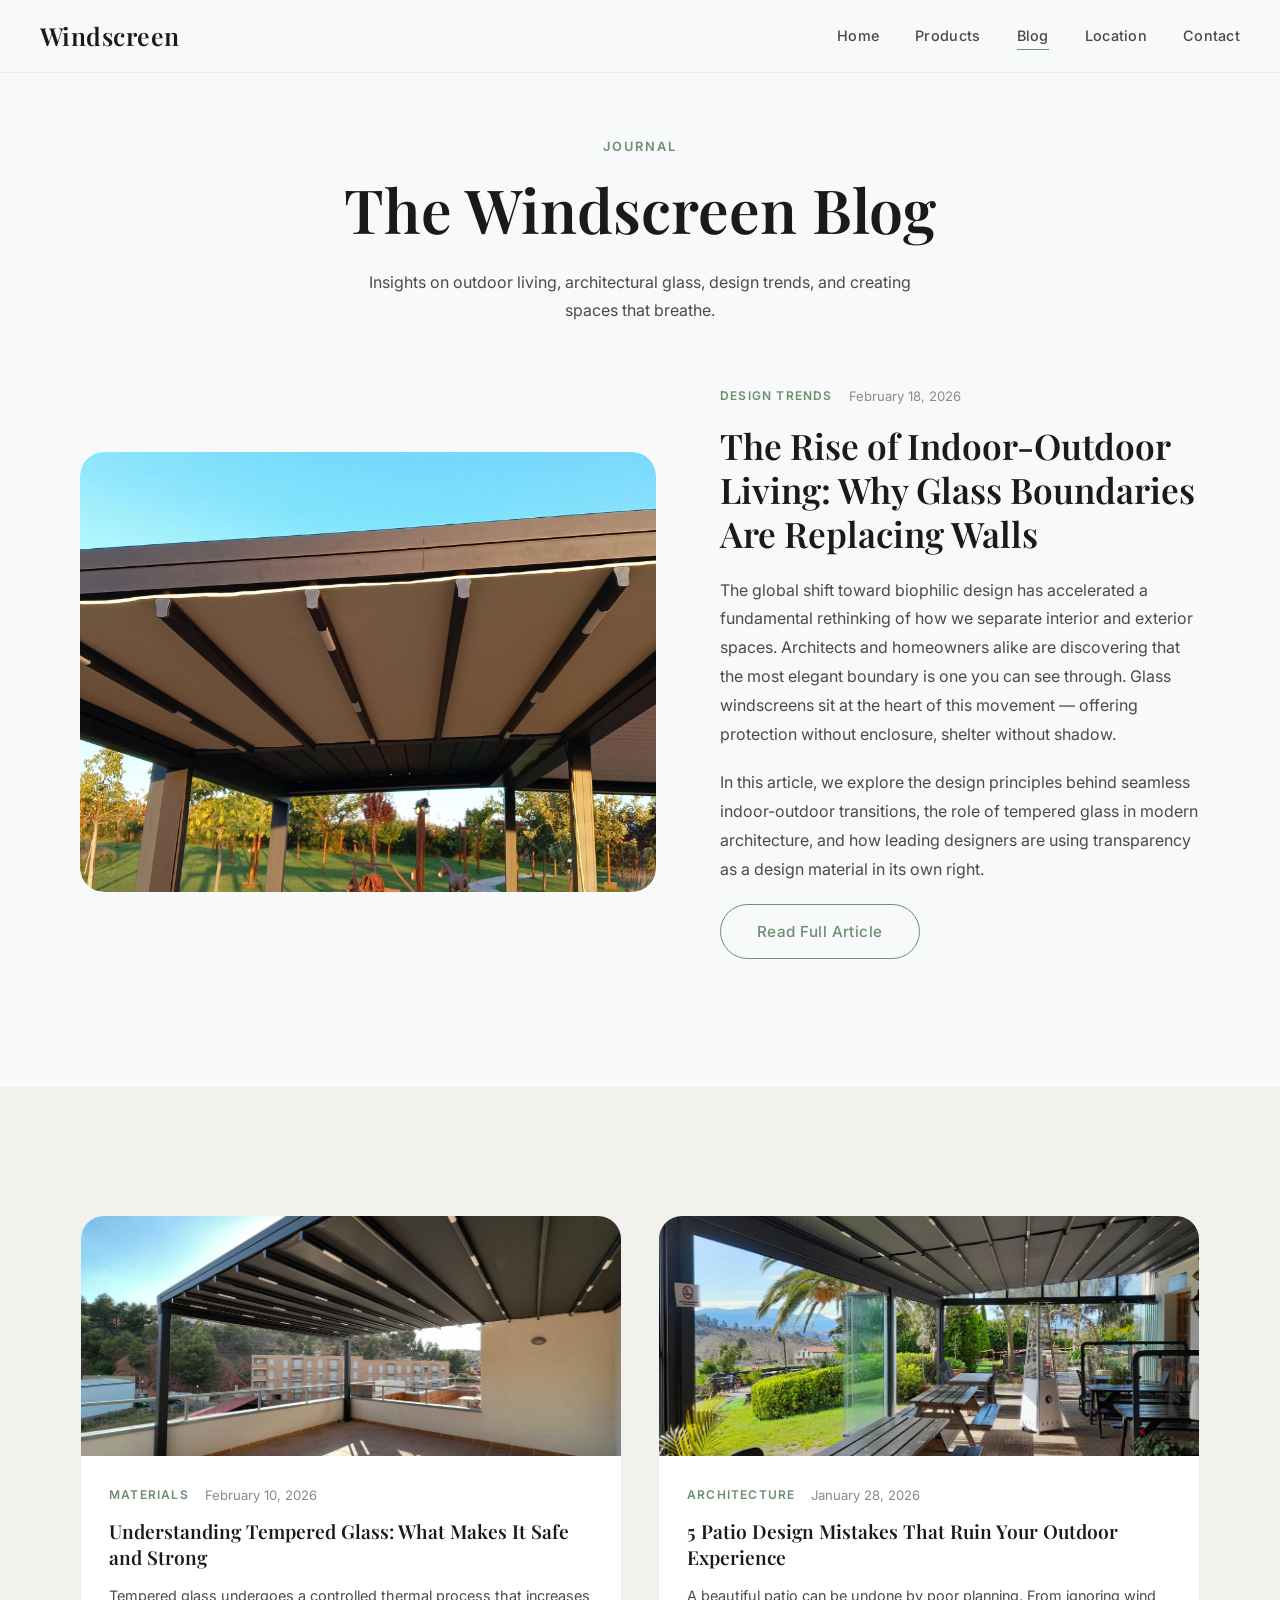
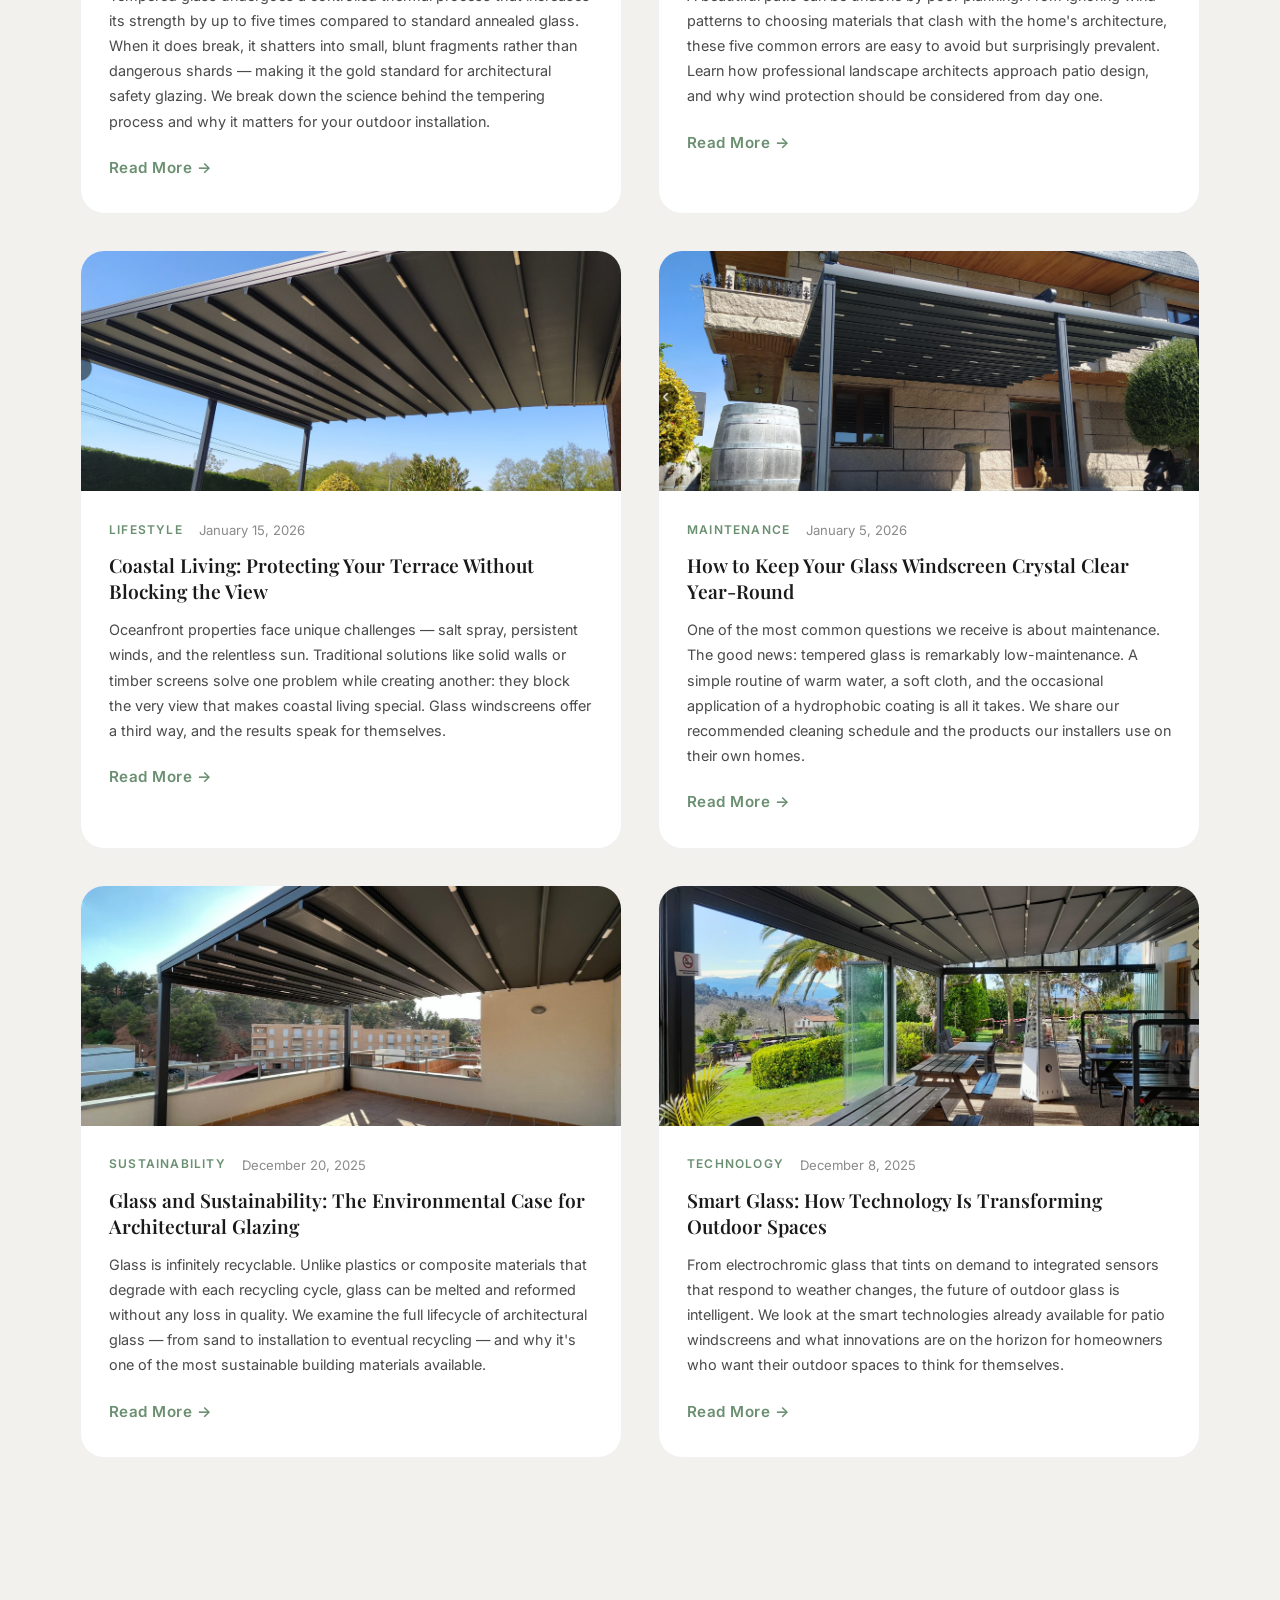
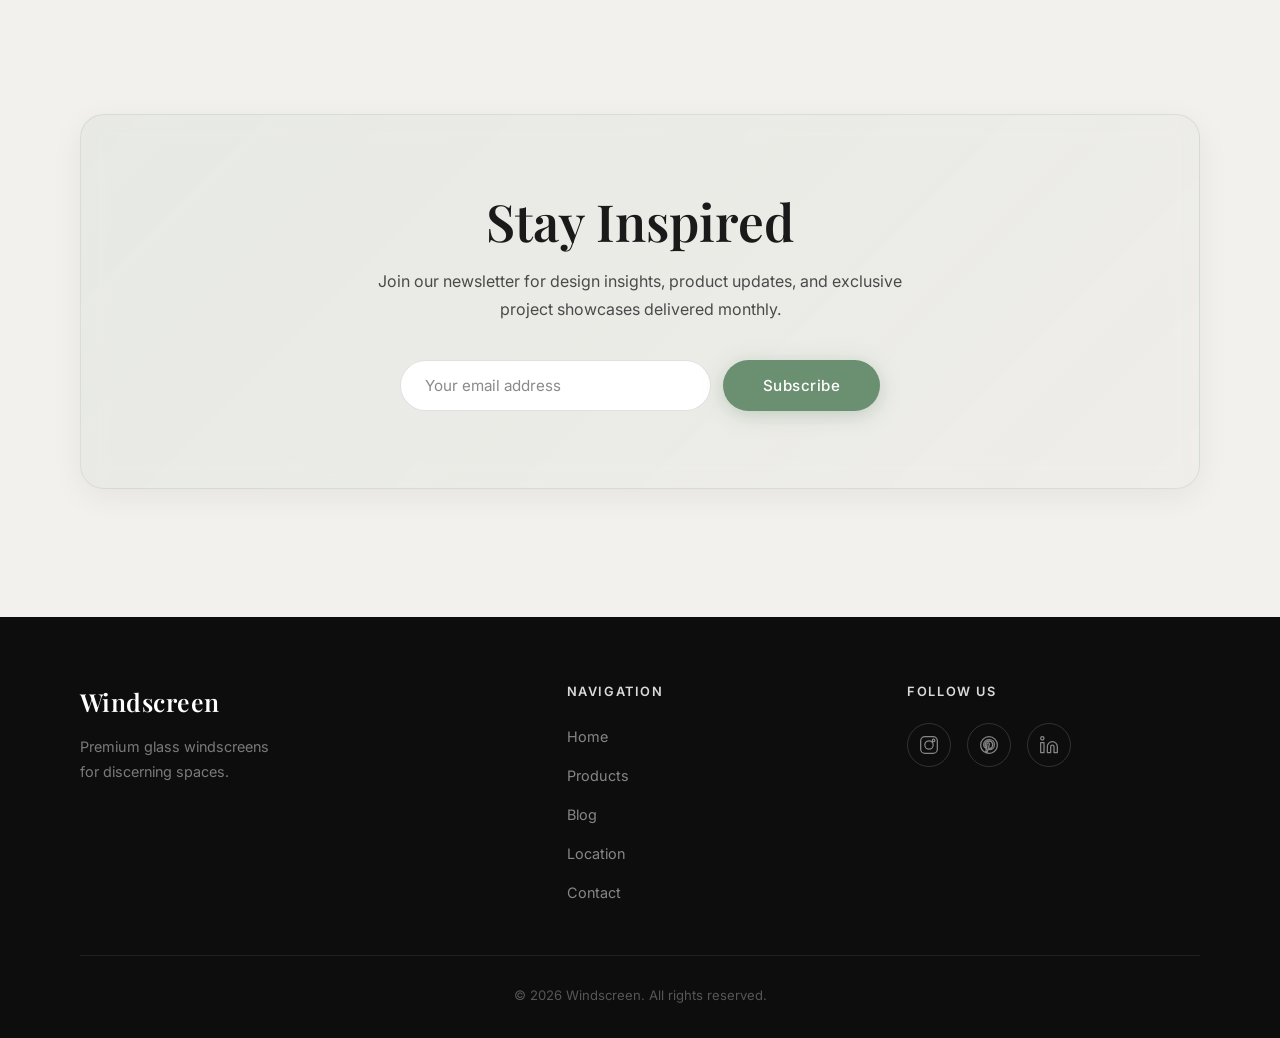
==== blog.html @ 51892e80 "Initial commit: Windscreen premium glass windscreen website" ====
<!DOCTYPE html>
<html lang="en">
<head>
  <meta charset="UTF-8">
  <meta name="viewport" content="width=device-width, initial-scale=1.0">
  <meta name="description" content="Windscreen Blog — Insights on outdoor living, glass architecture, patio design trends, and home improvement.">
  <title>Blog — Windscreen</title>
  <link rel="preconnect" href="https://fonts.googleapis.com">
  <link rel="preconnect" href="https://fonts.gstatic.com" crossorigin>
  <link href="https://fonts.googleapis.com/css2?family=Playfair+Display:wght@400;500;600;700&family=Inter:wght@300;400;500;600&display=swap" rel="stylesheet">
  <link rel="stylesheet" href="styles.css">
</head>
<body class="page-inner">

  <!-- HEADER -->
  <header class="site-header scrolled" id="siteHeader">
    <div class="header-inner">
      <a href="index.html" class="logo" aria-label="Windscreen Home">Windscreen</a>
      <nav class="main-nav" id="mainNav" aria-label="Primary navigation">
        <ul class="nav-links">
          <li><a href="index.html" class="nav-link">Home</a></li>
          <li><a href="products.html" class="nav-link">Products</a></li>
          <li><a href="blog.html" class="nav-link active">Blog</a></li>
          <li><a href="index.html#location" class="nav-link">Location</a></li>
          <li><a href="index.html#contact" class="nav-link">Contact</a></li>
        </ul>
      </nav>
      <button class="hamburger" id="hamburger" aria-label="Toggle menu" aria-expanded="false">
        <span class="hamburger-line"></span>
        <span class="hamburger-line"></span>
        <span class="hamburger-line"></span>
      </button>
    </div>
  </header>

  <main>

    <!-- ═══════════════════════════════════════════
         BLOG HEADER
    ════════════════════════════════════════════ -->
    <section class="blog-header">
      <div class="container">
        <div class="blog-header-content reveal">
          <span class="section-eyebrow">Journal</span>
          <h1 class="section-title" style="font-size: clamp(2.4rem, 5vw, 3.8rem);">The Windscreen Blog</h1>
          <p class="section-body section-body--centered">
            Insights on outdoor living, architectural glass, design trends, and creating spaces that breathe.
          </p>
        </div>
      </div>
    </section>

    <!-- ═══════════════════════════════════════════
         FEATURED POST
    ════════════════════════════════════════════ -->
    <section class="blog-featured">
      <div class="container">
        <article class="featured-post reveal">
          <div class="featured-post-image">
            <img src="assets/Screenshot%202026-02-21%20at%2017.36.55.png" alt="Modern patio with glass windscreen at sunset" loading="lazy">
          </div>
          <div class="featured-post-body">
            <div class="post-meta">
              <span class="post-category">Design Trends</span>
              <time datetime="2026-02-18">February 18, 2026</time>
            </div>
            <h2 class="featured-post-title">The Rise of Indoor-Outdoor Living: Why Glass Boundaries Are Replacing Walls</h2>
            <p class="section-body">
              The global shift toward biophilic design has accelerated a fundamental rethinking of how we 
              separate interior and exterior spaces. Architects and homeowners alike are discovering that 
              the most elegant boundary is one you can see through. Glass windscreens sit at the heart 
              of this movement — offering protection without enclosure, shelter without shadow.
            </p>
            <p class="section-body">
              In this article, we explore the design principles behind seamless indoor-outdoor transitions, 
              the role of tempered glass in modern architecture, and how leading designers are using 
              transparency as a design material in its own right.
            </p>
            <a href="#" class="btn btn-secondary">Read Full Article</a>
          </div>
        </article>
      </div>
    </section>

    <!-- ═══════════════════════════════════════════
         BLOG GRID
    ════════════════════════════════════════════ -->
    <section class="blog-grid-section">
      <div class="container">
        <div class="blog-grid">

          <!-- Post 1 -->
          <article class="blog-card reveal">
            <div class="blog-card-image">
              <img src="assets/Screenshot%202026-02-21%20at%2017.37.03.png" alt="Tempered glass production process" loading="lazy">
            </div>
            <div class="blog-card-body">
              <div class="post-meta">
                <span class="post-category">Materials</span>
                <time datetime="2026-02-10">February 10, 2026</time>
              </div>
              <h3>Understanding Tempered Glass: What Makes It Safe and Strong</h3>
              <p>
                Tempered glass undergoes a controlled thermal process that increases its strength 
                by up to five times compared to standard annealed glass. When it does break, it 
                shatters into small, blunt fragments rather than dangerous shards — making it the 
                gold standard for architectural safety glazing. We break down the science behind 
                the tempering process and why it matters for your outdoor installation.
              </p>
              <a href="#" class="btn btn-text">Read More &rarr;</a>
            </div>
          </article>

          <!-- Post 2 -->
          <article class="blog-card reveal">
            <div class="blog-card-image">
              <img src="assets/Screenshot%202026-02-21%20at%2017.37.14.png" alt="Minimalist patio design with glass screens" loading="lazy">
            </div>
            <div class="blog-card-body">
              <div class="post-meta">
                <span class="post-category">Architecture</span>
                <time datetime="2026-01-28">January 28, 2026</time>
              </div>
              <h3>5 Patio Design Mistakes That Ruin Your Outdoor Experience</h3>
              <p>
                A beautiful patio can be undone by poor planning. From ignoring wind patterns 
                to choosing materials that clash with the home's architecture, these five common errors 
                are easy to avoid but surprisingly prevalent. Learn how professional landscape architects 
                approach patio design, and why wind protection should be considered from day one.
              </p>
              <a href="#" class="btn btn-text">Read More &rarr;</a>
            </div>
          </article>

          <!-- Post 3 -->
          <article class="blog-card reveal">
            <div class="blog-card-image">
              <img src="assets/Screenshot%202026-02-21%20at%2017.37.35.png" alt="Coastal home terrace with wind protection" loading="lazy">
            </div>
            <div class="blog-card-body">
              <div class="post-meta">
                <span class="post-category">Lifestyle</span>
                <time datetime="2026-01-15">January 15, 2026</time>
              </div>
              <h3>Coastal Living: Protecting Your Terrace Without Blocking the View</h3>
              <p>
                Oceanfront properties face unique challenges — salt spray, persistent winds, and the 
                relentless sun. Traditional solutions like solid walls or timber screens solve one problem 
                while creating another: they block the very view that makes coastal living special. 
                Glass windscreens offer a third way, and the results speak for themselves.
              </p>
              <a href="#" class="btn btn-text">Read More &rarr;</a>
            </div>
          </article>

          <!-- Post 4 -->
          <article class="blog-card reveal">
            <div class="blog-card-image">
              <img src="assets/Screenshot%202026-02-21%20at%2017.37.50.png" alt="Glass balustrade detail shot" loading="lazy">
            </div>
            <div class="blog-card-body">
              <div class="post-meta">
                <span class="post-category">Maintenance</span>
                <time datetime="2026-01-05">January 5, 2026</time>
              </div>
              <h3>How to Keep Your Glass Windscreen Crystal Clear Year-Round</h3>
              <p>
                One of the most common questions we receive is about maintenance. The good news: 
                tempered glass is remarkably low-maintenance. A simple routine of warm water, a soft cloth, 
                and the occasional application of a hydrophobic coating is all it takes. We share our 
                recommended cleaning schedule and the products our installers use on their own homes.
              </p>
              <a href="#" class="btn btn-text">Read More &rarr;</a>
            </div>
          </article>

          <!-- Post 5 -->
          <article class="blog-card reveal">
            <div class="blog-card-image">
              <img src="assets/Screenshot%202026-02-21%20at%2017.37.03.png" alt="Sustainable architecture with glass elements" loading="lazy">
            </div>
            <div class="blog-card-body">
              <div class="post-meta">
                <span class="post-category">Sustainability</span>
                <time datetime="2025-12-20">December 20, 2025</time>
              </div>
              <h3>Glass and Sustainability: The Environmental Case for Architectural Glazing</h3>
              <p>
                Glass is infinitely recyclable. Unlike plastics or composite materials that degrade 
                with each recycling cycle, glass can be melted and reformed without any loss in quality. 
                We examine the full lifecycle of architectural glass — from sand to installation to eventual 
                recycling — and why it's one of the most sustainable building materials available.
              </p>
              <a href="#" class="btn btn-text">Read More &rarr;</a>
            </div>
          </article>

          <!-- Post 6 -->
          <article class="blog-card reveal">
            <div class="blog-card-image">
              <img src="assets/Screenshot%202026-02-21%20at%2017.37.14.png" alt="Smart home technology integration" loading="lazy">
            </div>
            <div class="blog-card-body">
              <div class="post-meta">
                <span class="post-category">Technology</span>
                <time datetime="2025-12-08">December 8, 2025</time>
              </div>
              <h3>Smart Glass: How Technology Is Transforming Outdoor Spaces</h3>
              <p>
                From electrochromic glass that tints on demand to integrated sensors that respond 
                to weather changes, the future of outdoor glass is intelligent. We look at the smart 
                technologies already available for patio windscreens and what innovations are on the 
                horizon for homeowners who want their outdoor spaces to think for themselves.
              </p>
              <a href="#" class="btn btn-text">Read More &rarr;</a>
            </div>
          </article>

        </div>
      </div>
    </section>

    <!-- ═══════════════════════════════════════════
         NEWSLETTER CTA
    ════════════════════════════════════════════ -->
    <section class="cta">
      <div class="container">
        <div class="cta-inner glass-card reveal">
          <h2 class="section-title">Stay Inspired</h2>
          <p class="section-body section-body--centered">
            Join our newsletter for design insights, product updates, and exclusive project showcases delivered monthly.
          </p>
          <div class="newsletter-form">
            <input type="email" placeholder="Your email address" class="newsletter-input" aria-label="Email address">
            <button type="button" class="btn btn-primary newsletter-btn">Subscribe</button>
          </div>
        </div>
      </div>
    </section>

  </main>

  <!-- FOOTER -->
  <footer class="site-footer">
    <div class="container">
      <div class="footer-grid">
        <div class="footer-brand">
          <a href="index.html" class="logo">Windscreen</a>
          <p class="footer-tagline">Premium glass windscreens<br>for discerning spaces.</p>
        </div>
        <nav class="footer-nav" aria-label="Footer navigation">
          <h4>Navigation</h4>
          <ul>
            <li><a href="index.html">Home</a></li>
            <li><a href="products.html">Products</a></li>
            <li><a href="blog.html">Blog</a></li>
            <li><a href="index.html#location">Location</a></li>
            <li><a href="index.html#contact">Contact</a></li>
          </ul>
        </nav>
        <div class="footer-social">
          <h4>Follow Us</h4>
          <div class="social-grid">
            <a href="#" class="social-link" aria-label="Instagram">
              <svg width="20" height="20" viewBox="0 0 24 24" fill="none" stroke="currentColor" stroke-width="1.5" stroke-linecap="round" stroke-linejoin="round"><rect x="2" y="2" width="20" height="20" rx="5"/><circle cx="12" cy="12" r="5"/><circle cx="17.5" cy="6.5" r="1.5"/></svg>
            </a>
            <a href="#" class="social-link" aria-label="Pinterest">
              <svg width="20" height="20" viewBox="0 0 24 24" fill="none" stroke="currentColor" stroke-width="1.5" stroke-linecap="round" stroke-linejoin="round"><path d="M12 2C6.48 2 2 6.48 2 12c0 4.24 2.65 7.86 6.39 9.29-.09-.78-.17-1.98.04-2.83.18-.77 1.2-5.08 1.2-5.08s-.31-.61-.31-1.51c0-1.42.82-2.48 1.84-2.48.87 0 1.29.65 1.29 1.43 0 .87-.55 2.18-.84 3.39-.24 1.01.51 1.83 1.5 1.83 1.81 0 3.2-1.91 3.2-4.66 0-2.44-1.75-4.14-4.26-4.14-2.9 0-4.6 2.17-4.6 4.42 0 .88.34 1.82.76 2.33.08.1.09.19.07.29l-.29 1.15c-.04.18-.15.22-.34.13-1.26-.59-2.05-2.42-2.05-3.9 0-3.17 2.3-6.08 6.64-6.08 3.49 0 6.19 2.49 6.19 5.81 0 3.46-2.18 6.25-5.21 6.25-1.02 0-1.97-.53-2.3-1.15l-.62 2.38c-.23.87-.84 1.96-1.25 2.63A10 10 0 0 0 22 12c0-5.52-4.48-10-10-10z"/></svg>
            </a>
            <a href="#" class="social-link" aria-label="LinkedIn">
              <svg width="20" height="20" viewBox="0 0 24 24" fill="none" stroke="currentColor" stroke-width="1.5" stroke-linecap="round" stroke-linejoin="round"><path d="M16 8a6 6 0 0 1 6 6v7h-4v-7a2 2 0 0 0-4 0v7h-4v-7a6 6 0 0 1 6-6z"/><rect x="2" y="9" width="4" height="12"/><circle cx="4" cy="4" r="2"/></svg>
            </a>
          </div>
        </div>
      </div>
      <div class="footer-bottom">
        <p>&copy; 2026 Windscreen. All rights reserved.</p>
      </div>
    </div>
  </footer>

  <script src="script.js"></script>
</body>
</html>
---- styles.css ----
/* ═══════════════════════════════════════════════════════
   WINDSCREEN — Crystal Lounge Design System
   Premium Patio Glass | styles.css
   ═══════════════════════════════════════════════════════ */

/* ─── Design Tokens ─── */
:root {
  /* Backgrounds */
  --bg-primary: #F8F9FA;
  --bg-dark: #0D0D0D;
  --bg-warm: #F3F1EE;

  /* Glass */
  --glass-bg: rgba(255, 255, 255, 0.1);
  --glass-bg-heavy: rgba(255, 255, 255, 0.25);
  --glass-border: rgba(255, 255, 255, 0.3);
  --glass-blur: 12px;
  --glass-shadow: 0 8px 32px rgba(0, 0, 0, 0.06);

  /* Typography */
  --color-heading: #1A1A1A;
  --color-body: #4A4A4A;
  --color-light: #F8F9FA;
  --color-muted: #8A8A8A;

  /* Accents */
  --accent: #6B8F71;            /* Sage Green */
  --accent-hover: #5A7D60;
  --accent-glow: rgba(107, 143, 113, 0.35);

  /* Fonts */
  --font-heading: 'Playfair Display', 'Georgia', serif;
  --font-body: 'Inter', 'Helvetica Neue', Arial, sans-serif;

  /* Spacing */
  --section-padding: clamp(80px, 10vw, 140px);
  --container-max: 1200px;
  --container-padding: clamp(20px, 5vw, 40px);

  /* Radii */
  --radius-sm: 8px;
  --radius-md: 16px;
  --radius-lg: 24px;

  /* Transitions */
  --ease-out: cubic-bezier(0.16, 1, 0.3, 1);
  --transition-base: 0.35s var(--ease-out);
}


/* ─── Reset & Base ─── */
*,
*::before,
*::after {
  margin: 0;
  padding: 0;
  box-sizing: border-box;
}

html {
  scroll-behavior: smooth;
  -webkit-font-smoothing: antialiased;
  -moz-osx-font-smoothing: grayscale;
}

body {
  font-family: var(--font-body);
  font-weight: 400;
  line-height: 1.7;
  color: var(--color-body);
  background-color: var(--bg-primary);
  overflow-x: hidden;
}

img {
  display: block;
  max-width: 100%;
  height: auto;
}

a {
  text-decoration: none;
  color: inherit;
  transition: color var(--transition-base);
}

ul {
  list-style: none;
}

address {
  font-style: normal;
}


/* ─── Utility ─── */
.container {
  width: 100%;
  max-width: var(--container-max);
  margin: 0 auto;
  padding: 0 var(--container-padding);
}


/* ─── Glassmorphism Card ─── */
.glass-card {
  background: var(--glass-bg-heavy);
  backdrop-filter: blur(var(--glass-blur));
  -webkit-backdrop-filter: blur(var(--glass-blur));
  border: 1px solid var(--glass-border);
  border-radius: var(--radius-lg);
  box-shadow: var(--glass-shadow);
}


/* ─── Typography ─── */
.section-eyebrow {
  display: inline-block;
  font-family: var(--font-body);
  font-size: 0.8rem;
  font-weight: 600;
  letter-spacing: 0.15em;
  text-transform: uppercase;
  color: var(--accent);
  margin-bottom: 16px;
}

.section-title {
  font-family: var(--font-heading);
  font-size: clamp(2rem, 4vw, 3.2rem);
  font-weight: 600;
  line-height: 1.15;
  color: var(--color-heading);
  margin-bottom: 24px;
}

.section-body {
  font-size: clamp(1rem, 1.1vw, 1.125rem);
  line-height: 1.8;
  color: var(--color-body);
  max-width: 560px;
  margin-bottom: 20px;
}

.section-body--centered {
  margin-left: auto;
  margin-right: auto;
  text-align: center;
}


/* ─── Buttons ─── */
.btn {
  display: inline-block;
  font-family: var(--font-body);
  font-weight: 500;
  font-size: 0.95rem;
  letter-spacing: 0.03em;
  border: none;
  cursor: pointer;
  transition: all var(--transition-base);
}

.btn-primary {
  padding: 16px 40px;
  background: var(--accent);
  color: #fff;
  border-radius: 50px;
  box-shadow: 0 4px 20px var(--accent-glow);
}

.btn-primary:hover {
  background: var(--accent-hover);
  transform: translateY(-2px);
  box-shadow: 0 8px 30px var(--accent-glow);
}

.btn-secondary {
  padding: 14px 36px;
  background: transparent;
  color: var(--accent);
  border: 1.5px solid var(--accent);
  border-radius: 50px;
}

.btn-secondary:hover {
  background: var(--accent);
  color: #fff;
  transform: translateY(-2px);
  box-shadow: 0 8px 30px var(--accent-glow);
}

.btn-text {
  padding: 0;
  color: var(--accent);
  font-weight: 600;
  background: none;
}

.btn-text:hover {
  color: var(--accent-hover);
  letter-spacing: 0.06em;
}


/* ═══════════════════════════════════════════════════════
   HEADER
   ═══════════════════════════════════════════════════════ */
.site-header {
  position: fixed;
  top: 0;
  left: 0;
  width: 100%;
  z-index: 1000;
  padding: 0 var(--container-padding);
  transition: background var(--transition-base), box-shadow var(--transition-base);
}

.site-header.scrolled {
  background: rgba(248, 249, 250, 0.7);
  backdrop-filter: blur(var(--glass-blur));
  -webkit-backdrop-filter: blur(var(--glass-blur));
  box-shadow: 0 1px 0 rgba(0, 0, 0, 0.05);
}

.header-inner {
  display: flex;
  align-items: center;
  justify-content: space-between;
  max-width: var(--container-max);
  margin: 0 auto;
  height: 72px;
}

.logo {
  font-family: var(--font-heading);
  font-size: 1.55rem;
  font-weight: 600;
  color: var(--color-heading);
  letter-spacing: 0.02em;
}

/* On hero, logo is white; after scroll, dark */
.site-header:not(.scrolled) .logo {
  color: #fff;
}

.nav-links {
  display: flex;
  gap: 36px;
}

.nav-link {
  font-size: 0.9rem;
  font-weight: 500;
  letter-spacing: 0.02em;
  color: rgba(255, 255, 255, 0.85);
  position: relative;
  padding: 4px 0;
}

.site-header.scrolled .nav-link {
  color: var(--color-body);
}

.nav-link::after {
  content: '';
  position: absolute;
  left: 0;
  bottom: -2px;
  width: 0;
  height: 1.5px;
  background: var(--accent);
  transition: width var(--transition-base);
}

.nav-link:hover::after,
.nav-link.active::after {
  width: 100%;
}

/* Hamburger */
.hamburger {
  display: none;
  flex-direction: column;
  gap: 5px;
  background: none;
  border: none;
  cursor: pointer;
  padding: 8px;
  z-index: 1001;
}

.hamburger-line {
  display: block;
  width: 24px;
  height: 2px;
  background: #fff;
  border-radius: 2px;
  transition: all 0.3s ease;
}

.site-header.scrolled .hamburger-line {
  background: var(--color-heading);
}

/* Hamburger active state */
.hamburger.active .hamburger-line:nth-child(1) {
  transform: translateY(7px) rotate(45deg);
}

.hamburger.active .hamburger-line:nth-child(2) {
  opacity: 0;
}

.hamburger.active .hamburger-line:nth-child(3) {
  transform: translateY(-7px) rotate(-45deg);
}


/* ═══════════════════════════════════════════════════════
   HERO
   ═══════════════════════════════════════════════════════ */
.hero {
  position: relative;
  height: 100vh;
  min-height: 600px;
  display: flex;
  align-items: center;
  justify-content: center;
  overflow: hidden;
}

.hero-bg {
  position: absolute;
  inset: 0;
  background-size: cover;
  background-position: center;
  background-repeat: no-repeat;
  transform: scale(1.05);
  transition: transform 8s ease-out;
}

.hero-bg.loaded {
  transform: scale(1);
}

.hero-overlay {
  position: absolute;
  inset: 0;
  background: linear-gradient(
    180deg,
    rgba(0, 0, 0, 0.35) 0%,
    rgba(0, 0, 0, 0.5) 100%
  );
}

.hero-content {
  position: relative;
  z-index: 2;
  text-align: center;
  padding: 0 var(--container-padding);
  max-width: 720px;
}

.hero-eyebrow {
  display: inline-block;
  font-size: 0.8rem;
  font-weight: 600;
  letter-spacing: 0.2em;
  text-transform: uppercase;
  color: rgba(255, 255, 255, 0.8);
  margin-bottom: 20px;
}

.hero-title {
  font-family: var(--font-heading);
  font-size: clamp(2.8rem, 6vw, 5rem);
  font-weight: 700;
  line-height: 1.08;
  color: #fff;
  margin-bottom: 24px;
}

.hero-subtitle {
  font-size: clamp(1.05rem, 1.4vw, 1.2rem);
  line-height: 1.7;
  color: rgba(255, 255, 255, 0.85);
  margin-bottom: 40px;
  max-width: 480px;
  margin-left: auto;
  margin-right: auto;
}

/* Scroll hint arrow */
.hero-scroll-hint {
  position: absolute;
  bottom: 36px;
  left: 50%;
  transform: translateX(-50%);
  z-index: 2;
}

.scroll-arrow {
  display: block;
  width: 20px;
  height: 20px;
  border-right: 1.5px solid rgba(255, 255, 255, 0.6);
  border-bottom: 1.5px solid rgba(255, 255, 255, 0.6);
  transform: rotate(45deg);
  animation: scrollBounce 2.2s infinite;
}

@keyframes scrollBounce {
  0%, 100% { transform: rotate(45deg) translateY(0); opacity: 1; }
  50%      { transform: rotate(45deg) translateY(8px); opacity: 0.4; }
}


/* ═══════════════════════════════════════════════════════
   UNSEEN SECTION
   ═══════════════════════════════════════════════════════ */
.unseen {
  padding: var(--section-padding) 0;
  background: var(--bg-primary);
}

.unseen-grid {
  display: grid;
  grid-template-columns: 1fr 1fr;
  gap: clamp(40px, 6vw, 80px);
  align-items: center;
}

.unseen-text {
  padding-right: 20px;
}

.unseen-image img {
  width: 100%;
  height: 480px;
  object-fit: cover;
  border-radius: var(--radius-lg);
  box-shadow: 0 20px 60px rgba(0, 0, 0, 0.08);
}


/* ═══════════════════════════════════════════════════════
   PRODUCTS
   ═══════════════════════════════════════════════════════ */
.products {
  padding: var(--section-padding) 0;
  background: var(--bg-warm);
}

.section-header {
  text-align: center;
  margin-bottom: 60px;
}

.products-grid {
  display: grid;
  grid-template-columns: repeat(3, 1fr);
  gap: 32px;
}

.product-card {
  overflow: hidden;
  background: #fff;
  border: 1px solid rgba(0, 0, 0, 0.06);
  border-radius: var(--radius-lg);
  box-shadow: 0 4px 24px rgba(0, 0, 0, 0.04);
  transition: transform var(--transition-base), box-shadow var(--transition-base);
}

.product-card:hover {
  transform: translateY(-6px);
  box-shadow: 0 16px 48px rgba(0, 0, 0, 0.1);
}

.product-card-image {
  overflow: hidden;
}

.product-card-image img {
  width: 100%;
  height: 260px;
  object-fit: cover;
  border-radius: var(--radius-lg) var(--radius-lg) 0 0;
  transition: transform 0.6s var(--ease-out);
}

.product-card:hover .product-card-image img {
  transform: scale(1.04);
}

.product-card-body {
  padding: 28px 28px 32px;
}

.product-card-body h3 {
  font-family: var(--font-heading);
  font-size: 1.35rem;
  font-weight: 600;
  color: var(--color-heading);
  margin-bottom: 10px;
}

.product-card-body p {
  font-size: 0.95rem;
  line-height: 1.7;
  color: var(--color-body);
  margin-bottom: 20px;
}


/* ═══════════════════════════════════════════════════════
   LOCATION
   ═══════════════════════════════════════════════════════ */
.location {
  padding: var(--section-padding) 0;
  background: var(--bg-primary);
}

.location-grid {
  display: grid;
  grid-template-columns: 1fr 1.2fr;
  gap: clamp(40px, 6vw, 80px);
  align-items: center;
}

.location-address {
  margin-top: 28px;
}

.location-address p {
  font-size: 0.95rem;
  line-height: 1.8;
  color: var(--color-body);
  margin-bottom: 8px;
}

.location-address a {
  color: var(--accent);
  font-weight: 500;
}

.location-address a:hover {
  color: var(--accent-hover);
}

.location-map {
  position: relative;
  overflow: hidden;
  border-radius: var(--radius-lg);
  height: 420px;
}

.location-map iframe {
  border-radius: var(--radius-lg);
}


/* ═══════════════════════════════════════════════════════
   CTA SECTION
   ═══════════════════════════════════════════════════════ */
.cta {
  padding: var(--section-padding) 0;
  background: var(--bg-warm);
}

.cta-inner {
  text-align: center;
  padding: clamp(48px, 6vw, 80px) clamp(32px, 5vw, 60px);
  background: linear-gradient(135deg, rgba(107, 143, 113, 0.08), rgba(107, 143, 113, 0.03));
  border: 1px solid rgba(107, 143, 113, 0.15);
}

.cta-inner .section-title {
  margin-bottom: 16px;
}

.cta-inner .section-body {
  margin-bottom: 36px;
}


/* ═══════════════════════════════════════════════════════
   FOOTER
   ═══════════════════════════════════════════════════════ */
.site-footer {
  background: var(--bg-dark);
  padding: 64px 0 32px;
  color: rgba(255, 255, 255, 0.6);
}

.footer-grid {
  display: grid;
  grid-template-columns: 1.5fr 1fr 1fr;
  gap: 48px;
  margin-bottom: 48px;
}

.site-footer .logo {
  color: #fff;
  margin-bottom: 12px;
  display: inline-block;
}

.footer-tagline {
  font-size: 0.9rem;
  line-height: 1.7;
  color: rgba(255, 255, 255, 0.45);
}

.footer-nav h4,
.footer-social h4 {
  font-family: var(--font-body);
  font-size: 0.8rem;
  font-weight: 600;
  letter-spacing: 0.12em;
  text-transform: uppercase;
  color: rgba(255, 255, 255, 0.85);
  margin-bottom: 20px;
}

.footer-nav ul {
  display: flex;
  flex-direction: column;
  gap: 12px;
}

.footer-nav a {
  font-size: 0.9rem;
  color: rgba(255, 255, 255, 0.5);
  transition: color var(--transition-base);
}

.footer-nav a:hover {
  color: #fff;
}

.social-grid {
  display: flex;
  gap: 16px;
}

.social-link {
  display: flex;
  align-items: center;
  justify-content: center;
  width: 44px;
  height: 44px;
  border-radius: 50%;
  border: 1px solid rgba(255, 255, 255, 0.15);
  color: rgba(255, 255, 255, 0.5);
  transition: all var(--transition-base);
}

.social-link:hover {
  border-color: var(--accent);
  color: var(--accent);
  transform: translateY(-2px);
}

.footer-bottom {
  border-top: 1px solid rgba(255, 255, 255, 0.08);
  padding-top: 28px;
  text-align: center;
}

.footer-bottom p {
  font-size: 0.82rem;
  color: rgba(255, 255, 255, 0.3);
}


/* ═══════════════════════════════════════════════════════
   INNER PAGES — Shared base for products & blog
   ═══════════════════════════════════════════════════════ */
.page-inner .site-header {
  background: rgba(248, 249, 250, 0.95);
  backdrop-filter: blur(var(--glass-blur));
  -webkit-backdrop-filter: blur(var(--glass-blur));
  box-shadow: 0 1px 0 rgba(0, 0, 0, 0.05);
}

.page-inner .site-header .logo {
  color: var(--color-heading);
}

.page-inner .site-header .nav-link {
  color: var(--color-body);
}

.page-inner .site-header .hamburger-line {
  background: var(--color-heading);
}

.cta-buttons {
  display: flex;
  gap: 16px;
  justify-content: center;
  flex-wrap: wrap;
}


/* ═══════════════════════════════════════════════════════
   PRODUCT PAGE — Hero (compact)
   ═══════════════════════════════════════════════════════ */
.product-hero {
  position: relative;
  height: 65vh;
  min-height: 420px;
  display: flex;
  align-items: center;
  justify-content: center;
  overflow: hidden;
}

.product-hero-bg {
  position: absolute;
  inset: 0;
  background-size: cover;
  background-position: center;
  background-repeat: no-repeat;
}

.product-hero-overlay {
  position: absolute;
  inset: 0;
  background: linear-gradient(180deg, rgba(0,0,0,0.4) 0%, rgba(0,0,0,0.55) 100%);
}

.product-hero-content {
  position: relative;
  z-index: 2;
  text-align: center;
  padding: 0 var(--container-padding);
  max-width: 720px;
}


/* ═══════════════════════════════════════════════════════
   PRODUCT PAGE — Intro section
   ═══════════════════════════════════════════════════════ */
.pd-intro {
  padding: var(--section-padding) 0;
  background: var(--bg-primary);
}

.pd-intro-grid {
  display: grid;
  grid-template-columns: 1fr 1fr;
  gap: clamp(40px, 6vw, 80px);
  align-items: center;
}

.pd-intro-image img {
  width: 100%;
  height: 440px;
  object-fit: cover;
  border-radius: var(--radius-lg);
  box-shadow: 0 20px 60px rgba(0, 0, 0, 0.08);
}


/* ═══════════════════════════════════════════════════════
   PRODUCT PAGE — Range (feature rows)
   ═══════════════════════════════════════════════════════ */
.pd-range {
  padding: var(--section-padding) 0;
  background: var(--bg-warm);
}

.pd-feature {
  display: grid;
  grid-template-columns: 1.1fr 1fr;
  gap: clamp(40px, 6vw, 80px);
  align-items: center;
  margin-bottom: 100px;
}

.pd-feature:last-child {
  margin-bottom: 0;
}

.pd-feature--reversed {
  direction: rtl;
}

.pd-feature--reversed > * {
  direction: ltr;
}

.pd-feature-image img {
  width: 100%;
  height: 420px;
  object-fit: cover;
  border-radius: var(--radius-lg);
  box-shadow: 0 20px 60px rgba(0, 0, 0, 0.08);
}

.pd-feature-name {
  font-family: var(--font-heading);
  font-size: clamp(1.8rem, 3vw, 2.6rem);
  font-weight: 600;
  color: var(--color-heading);
  margin-bottom: 6px;
}

.pd-feature-tagline {
  font-size: 1rem;
  color: var(--accent);
  font-weight: 500;
  font-style: italic;
  margin-bottom: 20px;
}

.pd-spec-row {
  display: grid;
  grid-template-columns: repeat(4, 1fr);
  gap: 20px;
  margin: 32px 0;
  padding: 24px 0;
  border-top: 1px solid rgba(0, 0, 0, 0.08);
  border-bottom: 1px solid rgba(0, 0, 0, 0.08);
}

.pd-spec {
  text-align: center;
}

.pd-spec-value {
  display: block;
  font-family: var(--font-heading);
  font-size: 1.3rem;
  font-weight: 600;
  color: var(--color-heading);
  margin-bottom: 4px;
}

.pd-spec-label {
  font-size: 0.75rem;
  font-weight: 500;
  text-transform: uppercase;
  letter-spacing: 0.08em;
  color: var(--color-muted);
}


/* ═══════════════════════════════════════════════════════
   PRODUCT PAGE — Configurations
   ═══════════════════════════════════════════════════════ */
.pd-configs {
  padding: var(--section-padding) 0;
  background: var(--bg-primary);
}

.configs-grid {
  display: grid;
  grid-template-columns: repeat(4, 1fr);
  gap: 28px;
}

.config-card {
  text-align: center;
  padding: 36px 24px;
  background: #fff;
  border: 1px solid rgba(0, 0, 0, 0.06);
  border-radius: var(--radius-lg);
  transition: transform var(--transition-base), box-shadow var(--transition-base);
}

.config-card:hover {
  transform: translateY(-4px);
  box-shadow: 0 12px 36px rgba(0, 0, 0, 0.08);
}

.config-icon {
  color: var(--accent);
  margin-bottom: 20px;
}

.config-card h4 {
  font-family: var(--font-heading);
  font-size: 1.15rem;
  font-weight: 600;
  color: var(--color-heading);
  margin-bottom: 10px;
}

.config-card p {
  font-size: 0.9rem;
  line-height: 1.7;
  color: var(--color-body);
}


/* ═══════════════════════════════════════════════════════
   PRODUCT PAGE — Optional Accessories
   ═══════════════════════════════════════════════════════ */
.pd-options {
  padding: var(--section-padding) 0;
  background: var(--bg-warm);
}

.options-grid {
  display: grid;
  grid-template-columns: repeat(4, 1fr);
  gap: 24px;
}

.option-item {
  padding: 28px 20px;
  background: #fff;
  border: 1px solid rgba(0, 0, 0, 0.06);
  border-radius: var(--radius-md);
  transition: transform var(--transition-base), box-shadow var(--transition-base);
}

.option-item:hover {
  transform: translateY(-3px);
  box-shadow: 0 8px 28px rgba(0, 0, 0, 0.07);
}

.option-icon {
  color: var(--accent);
  margin-bottom: 16px;
}

.option-item h5 {
  font-family: var(--font-body);
  font-size: 0.95rem;
  font-weight: 600;
  color: var(--color-heading);
  margin-bottom: 8px;
}

.option-item p {
  font-size: 0.85rem;
  line-height: 1.7;
  color: var(--color-body);
}


/* ═══════════════════════════════════════════════════════
   PRODUCT PAGE — Finishes / Swatches
   ═══════════════════════════════════════════════════════ */
.pd-finishes {
  padding: var(--section-padding) 0;
  background: var(--bg-primary);
}

.finishes-row {
  display: flex;
  gap: 28px;
  justify-content: center;
  flex-wrap: wrap;
}

.finish-swatch {
  text-align: center;
}

.swatch-color {
  width: 72px;
  height: 72px;
  border-radius: 50%;
  margin: 0 auto 10px;
  border: 2px solid rgba(0, 0, 0, 0.08);
  transition: transform var(--transition-base), box-shadow var(--transition-base);
}

.swatch-color:hover {
  transform: scale(1.1);
  box-shadow: 0 4px 16px rgba(0, 0, 0, 0.12);
}

.swatch-glass {
  border: 2px solid rgba(0, 0, 0, 0.12);
}

.swatch-label {
  font-size: 0.78rem;
  font-weight: 500;
  color: var(--color-body);
  letter-spacing: 0.02em;
}


/* ═══════════════════════════════════════════════════════
   PRODUCT PAGE — Gallery
   ═══════════════════════════════════════════════════════ */
.pd-gallery {
  padding: var(--section-padding) 0;
  background: var(--bg-warm);
}

.gallery-grid {
  display: grid;
  grid-template-columns: repeat(3, 1fr);
  gap: 20px;
}

.gallery-item {
  overflow: hidden;
  border-radius: var(--radius-md);
}

.gallery-item--wide {
  grid-column: span 2;
}

.gallery-item img {
  width: 100%;
  height: 300px;
  object-fit: cover;
  border-radius: var(--radius-md);
  transition: transform 0.6s var(--ease-out);
}

.gallery-item:hover img {
  transform: scale(1.04);
}


/* ═══════════════════════════════════════════════════════
   PRODUCT PAGE — Documentation
   ═══════════════════════════════════════════════════════ */
.pd-docs {
  padding: var(--section-padding) 0;
  background: var(--bg-primary);
}

.docs-grid {
  display: grid;
  grid-template-columns: repeat(3, 1fr);
  gap: 28px;
}

.doc-card {
  display: flex;
  flex-direction: column;
  align-items: center;
  text-align: center;
  padding: 36px 24px;
  background: #fff;
  border: 1px solid rgba(0, 0, 0, 0.06);
  border-radius: var(--radius-lg);
  transition: transform var(--transition-base), box-shadow var(--transition-base);
}

.doc-card:hover {
  transform: translateY(-4px);
  box-shadow: 0 12px 36px rgba(0, 0, 0, 0.08);
}

.doc-icon {
  color: var(--accent);
  margin-bottom: 16px;
}

.doc-card h4 {
  font-family: var(--font-body);
  font-size: 1rem;
  font-weight: 600;
  color: var(--color-heading);
  margin-bottom: 6px;
}

.doc-format {
  font-size: 0.8rem;
  color: var(--color-muted);
}


/* ═══════════════════════════════════════════════════════
   BLOG PAGE — Header
   ═══════════════════════════════════════════════════════ */
.blog-header {
  padding-top: calc(72px + 60px);
  padding-bottom: 40px;
  background: var(--bg-primary);
  text-align: center;
}

.blog-header-content {
  max-width: 640px;
  margin: 0 auto;
}


/* ═══════════════════════════════════════════════════════
   BLOG PAGE — Featured Post
   ═══════════════════════════════════════════════════════ */
.blog-featured {
  padding: 0 0 var(--section-padding);
  background: var(--bg-primary);
}

.featured-post {
  display: grid;
  grid-template-columns: 1.2fr 1fr;
  gap: clamp(32px, 5vw, 64px);
  align-items: center;
}

.featured-post-image {
  overflow: hidden;
  border-radius: var(--radius-lg);
}

.featured-post-image img {
  width: 100%;
  height: 440px;
  object-fit: cover;
  border-radius: var(--radius-lg);
}

.featured-post-body .post-meta {
  margin-bottom: 16px;
}

.post-meta {
  display: flex;
  align-items: center;
  gap: 16px;
  font-size: 0.82rem;
  color: var(--color-muted);
  margin-bottom: 12px;
}

.post-category {
  font-weight: 600;
  text-transform: uppercase;
  letter-spacing: 0.1em;
  color: var(--accent);
  font-size: 0.75rem;
}

.featured-post-title {
  font-family: var(--font-heading);
  font-size: clamp(1.6rem, 3vw, 2.2rem);
  font-weight: 600;
  line-height: 1.25;
  color: var(--color-heading);
  margin-bottom: 20px;
}


/* ═══════════════════════════════════════════════════════
   BLOG PAGE — Post Grid
   ═══════════════════════════════════════════════════════ */
.blog-grid-section {
  padding: var(--section-padding) 0;
  background: var(--bg-warm);
}

.blog-grid {
  display: grid;
  grid-template-columns: repeat(2, 1fr);
  gap: 36px;
}

.blog-card {
  background: #fff;
  border: 1px solid rgba(0, 0, 0, 0.06);
  border-radius: var(--radius-lg);
  overflow: hidden;
  transition: transform var(--transition-base), box-shadow var(--transition-base);
}

.blog-card:hover {
  transform: translateY(-4px);
  box-shadow: 0 16px 48px rgba(0, 0, 0, 0.08);
}

.blog-card-image {
  overflow: hidden;
}

.blog-card-image img {
  width: 100%;
  height: 240px;
  object-fit: cover;
  transition: transform 0.6s var(--ease-out);
}

.blog-card:hover .blog-card-image img {
  transform: scale(1.04);
}

.blog-card-body {
  padding: 28px 28px 32px;
}

.blog-card-body h3 {
  font-family: var(--font-heading);
  font-size: 1.2rem;
  font-weight: 600;
  line-height: 1.35;
  color: var(--color-heading);
  margin-bottom: 12px;
}

.blog-card-body p {
  font-size: 0.9rem;
  line-height: 1.75;
  color: var(--color-body);
  margin-bottom: 20px;
}


/* ═══════════════════════════════════════════════════════
   BLOG PAGE — Newsletter Form
   ═══════════════════════════════════════════════════════ */
.newsletter-form {
  display: flex;
  gap: 12px;
  justify-content: center;
  flex-wrap: wrap;
  max-width: 480px;
  margin: 0 auto;
}

.newsletter-input {
  flex: 1;
  min-width: 240px;
  padding: 14px 24px;
  border: 1.5px solid rgba(0, 0, 0, 0.12);
  border-radius: 50px;
  font-family: var(--font-body);
  font-size: 0.95rem;
  color: var(--color-heading);
  background: #fff;
  outline: none;
  transition: border-color var(--transition-base), box-shadow var(--transition-base);
}

.newsletter-input:focus {
  border-color: var(--accent);
  box-shadow: 0 0 0 3px var(--accent-glow);
}

.newsletter-input::placeholder {
  color: var(--color-muted);
}

.newsletter-btn {
  white-space: nowrap;
}


/* ═══════════════════════════════════════════════════════
   SCROLL REVEAL ANIMATIONS
   ═══════════════════════════════════════════════════════ */
.reveal {
  opacity: 0;
  transform: translateY(24px);
  transition: opacity 0.8s var(--ease-out), transform 0.8s var(--ease-out);
}

.reveal.visible {
  opacity: 1;
  transform: translateY(0);
}


/* ═══════════════════════════════════════════════════════
   RESPONSIVE — Mobile-First Breakpoints
   ═══════════════════════════════════════════════════════ */

/* ── Tablet & below (<960px) ── */
@media (max-width: 960px) {
  .unseen-grid {
    grid-template-columns: 1fr;
    gap: 48px;
  }

  .unseen-text {
    padding-right: 0;
  }

  .unseen-image img {
    height: 380px;
  }

  .products-grid {
    grid-template-columns: 1fr 1fr;
  }

  .location-grid {
    grid-template-columns: 1fr;
    gap: 48px;
  }

  .location-map {
    height: 340px;
  }

  .footer-grid {
    grid-template-columns: 1fr 1fr;
    gap: 40px;
  }

  /* Products page */
  .pd-intro-grid {
    grid-template-columns: 1fr;
    gap: 48px;
  }

  .pd-intro-image img {
    height: 360px;
  }

  .pd-feature {
    grid-template-columns: 1fr;
    gap: 40px;
    margin-bottom: 80px;
  }

  .pd-feature--reversed {
    direction: ltr;
  }

  .pd-feature-image img {
    height: 340px;
  }

  .pd-spec-row {
    grid-template-columns: repeat(2, 1fr);
  }

  .configs-grid {
    grid-template-columns: 1fr 1fr;
  }

  .options-grid {
    grid-template-columns: 1fr 1fr;
  }

  .gallery-grid {
    grid-template-columns: 1fr 1fr;
  }

  .gallery-item--wide {
    grid-column: span 1;
  }

  .docs-grid {
    grid-template-columns: 1fr 1fr;
  }

  /* Blog page */
  .featured-post {
    grid-template-columns: 1fr;
    gap: 32px;
  }

  .featured-post-image img {
    height: 340px;
  }

  .blog-grid {
    grid-template-columns: 1fr 1fr;
  }
}

/* ── Mobile (<680px) ── */
@media (max-width: 680px) {
  .hamburger {
    display: flex;
  }

  .main-nav {
    position: fixed;
    top: 0;
    right: -100%;
    width: 75%;
    max-width: 320px;
    height: 100vh;
    background: rgba(248, 249, 250, 0.97);
    backdrop-filter: blur(20px);
    -webkit-backdrop-filter: blur(20px);
    display: flex;
    align-items: center;
    justify-content: center;
    transition: right 0.45s var(--ease-out);
    box-shadow: -8px 0 40px rgba(0, 0, 0, 0.1);
    z-index: 999;
  }

  .main-nav.open {
    right: 0;
  }

  .nav-links {
    flex-direction: column;
    gap: 28px;
    text-align: center;
  }

  .nav-link {
    color: var(--color-heading) !important;
    font-size: 1.1rem;
  }

  /* Mobile overlay */
  .nav-overlay {
    position: fixed;
    inset: 0;
    background: rgba(0, 0, 0, 0.3);
    z-index: 998;
    opacity: 0;
    pointer-events: none;
    transition: opacity 0.35s ease;
  }

  .nav-overlay.active {
    opacity: 1;
    pointer-events: auto;
  }

  .hero-title {
    font-size: clamp(2.2rem, 8vw, 3rem);
  }

  .products-grid {
    grid-template-columns: 1fr;
  }

  .product-card-image img {
    height: 220px;
  }

  .footer-grid {
    grid-template-columns: 1fr;
    gap: 36px;
  }

  .location-map {
    height: 280px;
  }

  .cta-inner {
    padding: 40px 24px;
  }

  /* Products page mobile */
  .product-hero {
    height: 50vh;
    min-height: 360px;
  }

  .pd-spec-row {
    grid-template-columns: repeat(2, 1fr);
    gap: 16px;
  }

  .configs-grid {
    grid-template-columns: 1fr;
  }

  .options-grid {
    grid-template-columns: 1fr;
  }

  .gallery-grid {
    grid-template-columns: 1fr;
  }

  .gallery-item img {
    height: 220px;
  }

  .docs-grid {
    grid-template-columns: 1fr;
  }

  .finishes-row {
    gap: 20px;
  }

  .swatch-color {
    width: 56px;
    height: 56px;
  }

  /* Blog page mobile */
  .blog-grid {
    grid-template-columns: 1fr;
  }

  .featured-post-image img {
    height: 260px;
  }

  .blog-card-image img {
    height: 200px;
  }

  .newsletter-input {
    min-width: 100%;
  }
}
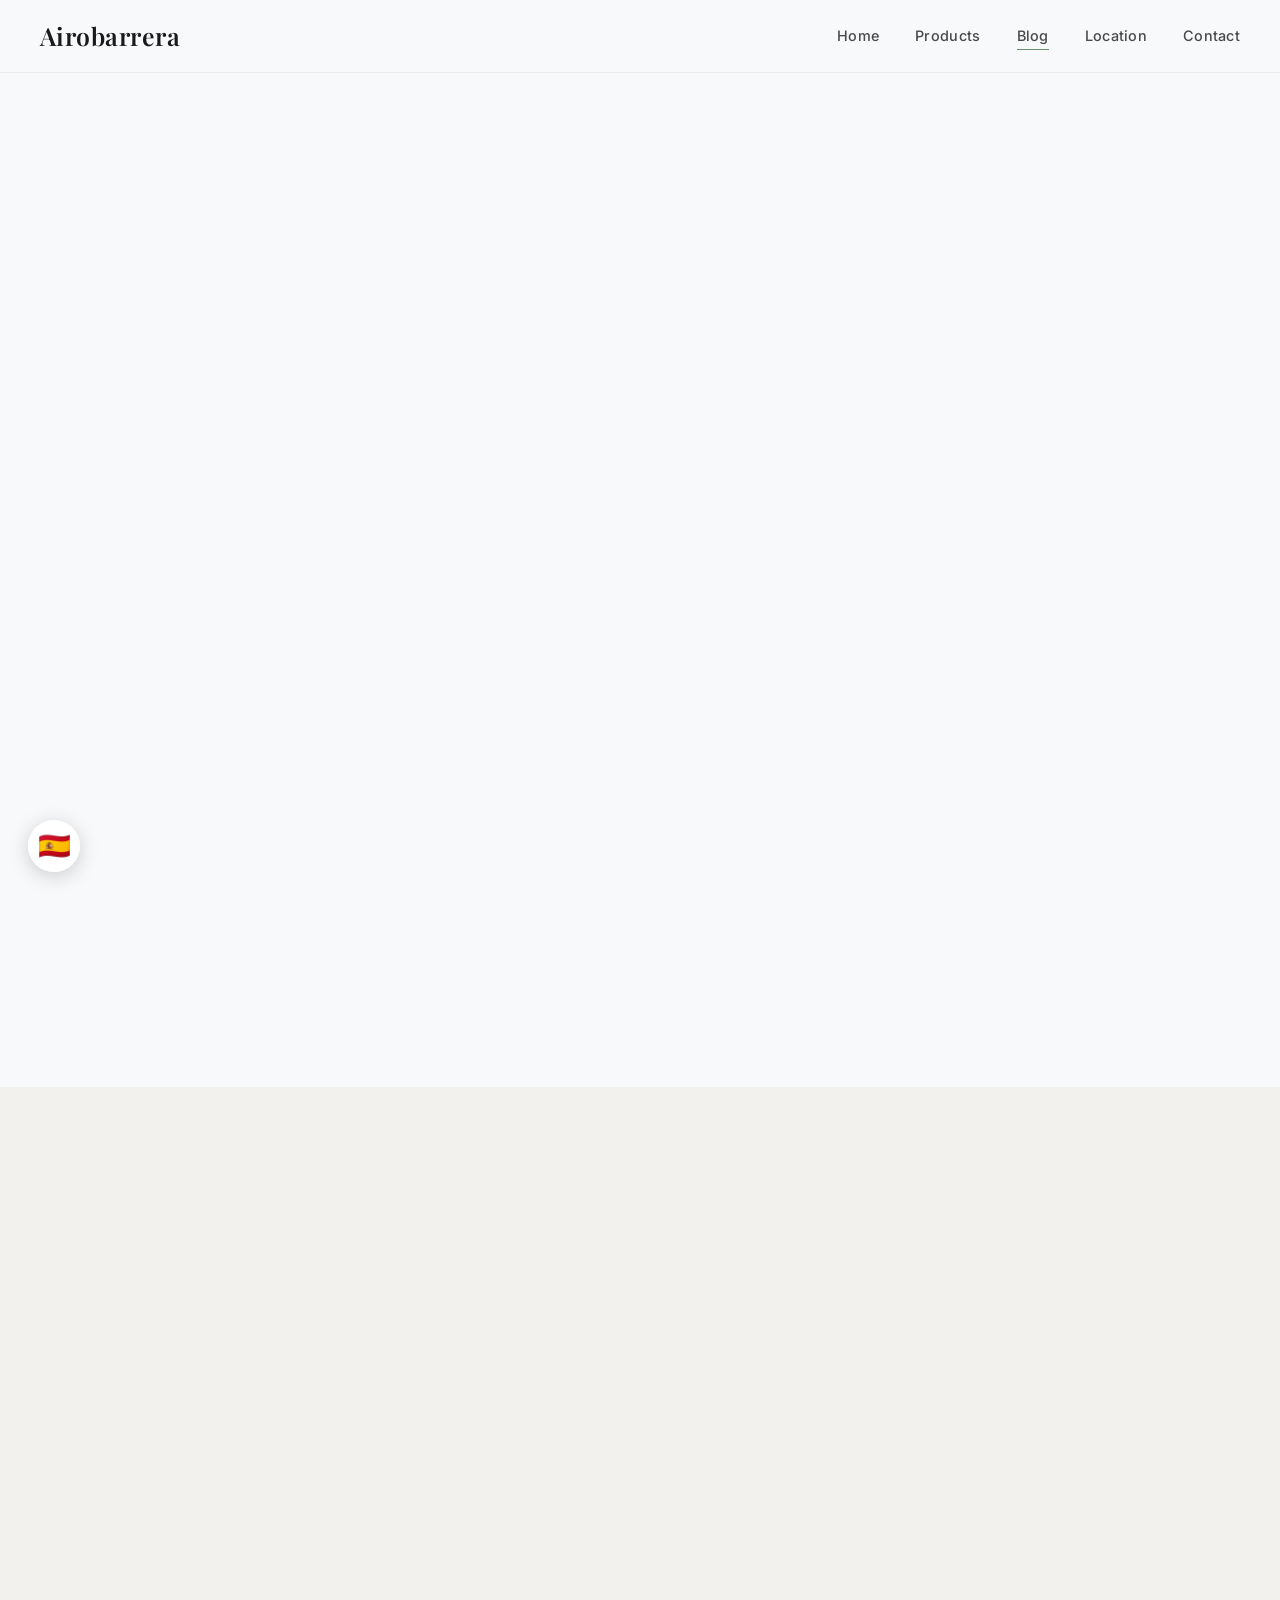
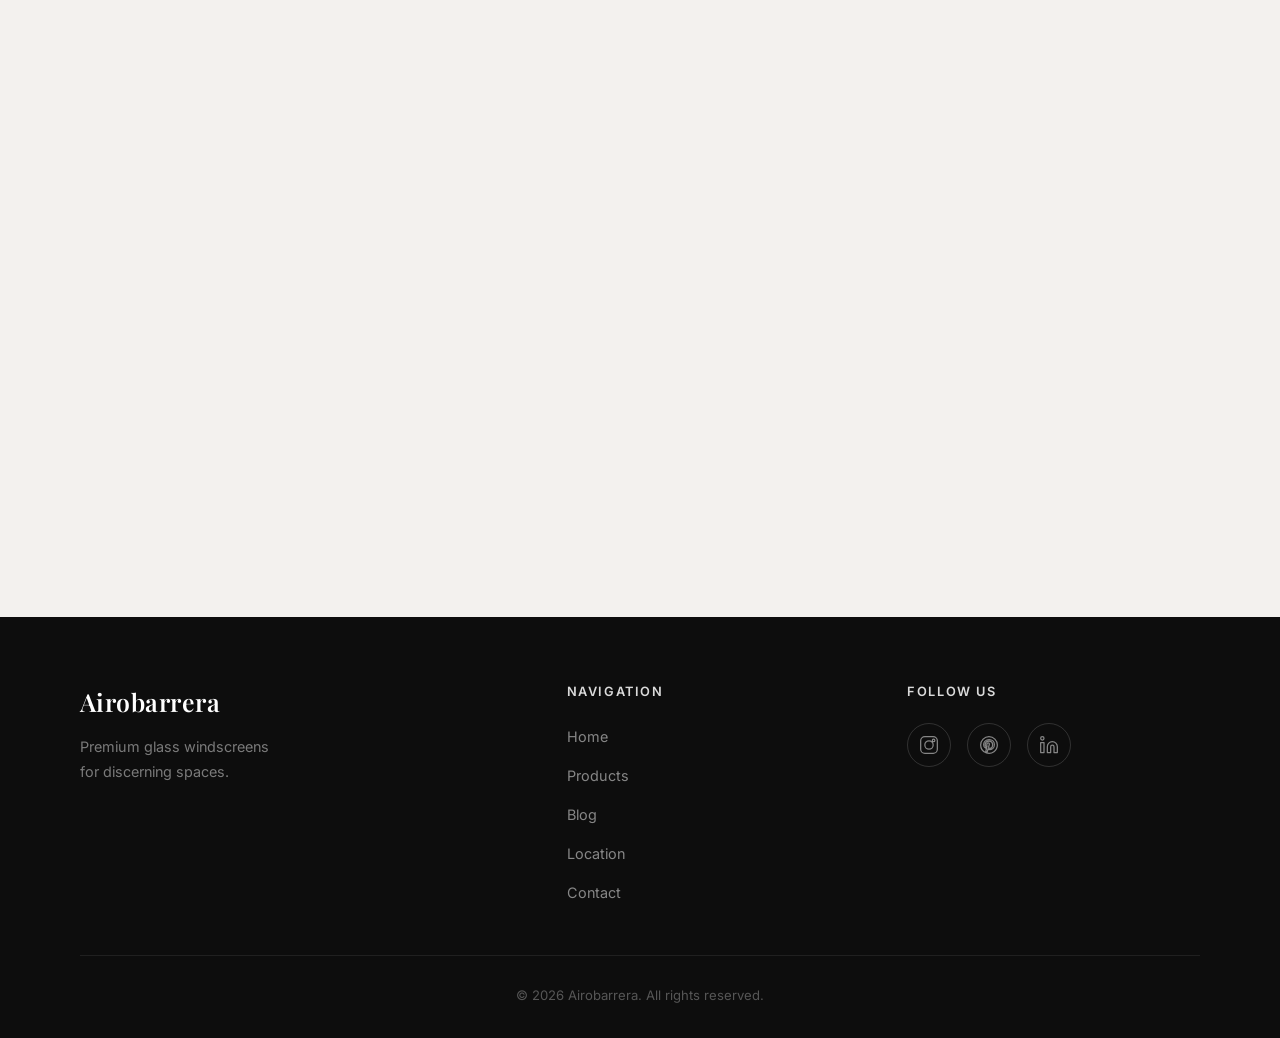
==== commit f70f023e: "feat: add language switcher functionality with translations for Spanish, English, and French - Imple" ====
--- a/blog.html
+++ b/blog.html
@@ -3,8 +3,8 @@
 <head>
   <meta charset="UTF-8">
   <meta name="viewport" content="width=device-width, initial-scale=1.0">
-  <meta name="description" content="Windscreen Blog — Insights on outdoor living, glass architecture, patio design trends, and home improvement.">
-  <title>Blog — Windscreen</title>
+  <meta name="description" content="Airobarrera Blog — Insights on outdoor living, glass architecture, patio design trends, and home improvement.">
+  <title>Blog — Airobarrera</title>
   <link rel="preconnect" href="https://fonts.googleapis.com">
   <link rel="preconnect" href="https://fonts.gstatic.com" crossorigin>
   <link href="https://fonts.googleapis.com/css2?family=Playfair+Display:wght@400;500;600;700&family=Inter:wght@300;400;500;600&display=swap" rel="stylesheet">
@@ -15,14 +15,14 @@
   <!-- HEADER -->
   <header class="site-header scrolled" id="siteHeader">
     <div class="header-inner">
-      <a href="index.html" class="logo" aria-label="Windscreen Home">Windscreen</a>
+      <a href="index.html" class="logo" aria-label="Airobarrera Home">Airobarrera</a>
       <nav class="main-nav" id="mainNav" aria-label="Primary navigation">
         <ul class="nav-links">
-          <li><a href="index.html" class="nav-link">Home</a></li>
-          <li><a href="products.html" class="nav-link">Products</a></li>
-          <li><a href="blog.html" class="nav-link active">Blog</a></li>
-          <li><a href="index.html#location" class="nav-link">Location</a></li>
-          <li><a href="index.html#contact" class="nav-link">Contact</a></li>
+          <li><a href="index.html" class="nav-link" data-i18n="nav.home">Home</a></li>
+          <li><a href="products.html" class="nav-link" data-i18n="nav.products">Products</a></li>
+          <li><a href="blog.html" class="nav-link active" data-i18n="nav.blog">Blog</a></li>
+          <li><a href="index.html#location" class="nav-link" data-i18n="nav.location">Location</a></li>
+          <li><a href="index.html#contact" class="nav-link" data-i18n="nav.contact">Contact</a></li>
         </ul>
       </nav>
       <button class="hamburger" id="hamburger" aria-label="Toggle menu" aria-expanded="false">
@@ -41,9 +41,9 @@
     <section class="blog-header">
       <div class="container">
         <div class="blog-header-content reveal">
-          <span class="section-eyebrow">Journal</span>
-          <h1 class="section-title" style="font-size: clamp(2.4rem, 5vw, 3.8rem);">The Windscreen Blog</h1>
-          <p class="section-body section-body--centered">
+          <span class="section-eyebrow" data-i18n="blog.eyebrow">Journal</span>
+          <h1 class="section-title" style="font-size: clamp(2.4rem, 5vw, 3.8rem);" data-i18n="blog.title">The Airobarrera Blog</h1>
+          <p class="section-body section-body--centered" data-i18n="blog.subtitle">
             Insights on outdoor living, architectural glass, design trends, and creating spaces that breathe.
           </p>
         </div>
@@ -61,22 +61,22 @@
           </div>
           <div class="featured-post-body">
             <div class="post-meta">
-              <span class="post-category">Design Trends</span>
+              <span class="post-category" data-i18n="blog.post1.category">Design Trends</span>
               <time datetime="2026-02-18">February 18, 2026</time>
             </div>
-            <h2 class="featured-post-title">The Rise of Indoor-Outdoor Living: Why Glass Boundaries Are Replacing Walls</h2>
-            <p class="section-body">
+            <h2 class="featured-post-title" data-i18n="blog.post1.title">The Rise of Indoor-Outdoor Living: Why Glass Boundaries Are Replacing Walls</h2>
+            <p class="section-body" data-i18n="blog.post1.body1">
               The global shift toward biophilic design has accelerated a fundamental rethinking of how we 
               separate interior and exterior spaces. Architects and homeowners alike are discovering that 
               the most elegant boundary is one you can see through. Glass windscreens sit at the heart 
               of this movement — offering protection without enclosure, shelter without shadow.
             </p>
-            <p class="section-body">
+            <p class="section-body" data-i18n="blog.post1.body2">
               In this article, we explore the design principles behind seamless indoor-outdoor transitions, 
               the role of tempered glass in modern architecture, and how leading designers are using 
               transparency as a design material in its own right.
             </p>
-            <a href="#" class="btn btn-secondary">Read Full Article</a>
+            <a href="#" class="btn btn-secondary" data-i18n="blog.post1.btn">Read Full Article</a>
           </div>
         </article>
       </div>
@@ -96,18 +96,18 @@
             </div>
             <div class="blog-card-body">
               <div class="post-meta">
-                <span class="post-category">Materials</span>
+                <span class="post-category" data-i18n="blog.post2.category">Materials</span>
                 <time datetime="2026-02-10">February 10, 2026</time>
               </div>
-              <h3>Understanding Tempered Glass: What Makes It Safe and Strong</h3>
-              <p>
+              <h3 data-i18n="blog.post2.title">Understanding Tempered Glass: What Makes It Safe and Strong</h3>
+              <p data-i18n="blog.post2.body">
                 Tempered glass undergoes a controlled thermal process that increases its strength 
                 by up to five times compared to standard annealed glass. When it does break, it 
                 shatters into small, blunt fragments rather than dangerous shards — making it the 
                 gold standard for architectural safety glazing. We break down the science behind 
                 the tempering process and why it matters for your outdoor installation.
               </p>
-              <a href="#" class="btn btn-text">Read More &rarr;</a>
+              <a href="#" class="btn btn-text" data-i18n="blog.post2.btn">Read More &rarr;</a>
             </div>
           </article>
 
@@ -118,17 +118,17 @@
             </div>
             <div class="blog-card-body">
               <div class="post-meta">
-                <span class="post-category">Architecture</span>
+                <span class="post-category" data-i18n="blog.post3.category">Architecture</span>
                 <time datetime="2026-01-28">January 28, 2026</time>
               </div>
-              <h3>5 Patio Design Mistakes That Ruin Your Outdoor Experience</h3>
-              <p>
+              <h3 data-i18n="blog.post3.title">5 Patio Design Mistakes That Ruin Your Outdoor Experience</h3>
+              <p data-i18n="blog.post3.body">
                 A beautiful patio can be undone by poor planning. From ignoring wind patterns 
                 to choosing materials that clash with the home's architecture, these five common errors 
                 are easy to avoid but surprisingly prevalent. Learn how professional landscape architects 
                 approach patio design, and why wind protection should be considered from day one.
               </p>
-              <a href="#" class="btn btn-text">Read More &rarr;</a>
+              <a href="#" class="btn btn-text" data-i18n="blog.post3.btn">Read More &rarr;</a>
             </div>
           </article>
 
@@ -139,17 +139,17 @@
             </div>
             <div class="blog-card-body">
               <div class="post-meta">
-                <span class="post-category">Lifestyle</span>
+                <span class="post-category" data-i18n="blog.post4.category">Lifestyle</span>
                 <time datetime="2026-01-15">January 15, 2026</time>
               </div>
-              <h3>Coastal Living: Protecting Your Terrace Without Blocking the View</h3>
-              <p>
+              <h3 data-i18n="blog.post4.title">Coastal Living: Protecting Your Terrace Without Blocking the View</h3>
+              <p data-i18n="blog.post4.body">
                 Oceanfront properties face unique challenges — salt spray, persistent winds, and the 
                 relentless sun. Traditional solutions like solid walls or timber screens solve one problem 
                 while creating another: they block the very view that makes coastal living special. 
                 Glass windscreens offer a third way, and the results speak for themselves.
               </p>
-              <a href="#" class="btn btn-text">Read More &rarr;</a>
+              <a href="#" class="btn btn-text" data-i18n="blog.post4.btn">Read More &rarr;</a>
             </div>
           </article>
 
@@ -160,17 +160,17 @@
             </div>
             <div class="blog-card-body">
               <div class="post-meta">
-                <span class="post-category">Maintenance</span>
+                <span class="post-category" data-i18n="blog.post5.category">Maintenance</span>
                 <time datetime="2026-01-05">January 5, 2026</time>
               </div>
-              <h3>How to Keep Your Glass Windscreen Crystal Clear Year-Round</h3>
-              <p>
+              <h3 data-i18n="blog.post5.title">How to Keep Your Glass Windscreen Crystal Clear Year-Round</h3>
+              <p data-i18n="blog.post5.body">
                 One of the most common questions we receive is about maintenance. The good news: 
                 tempered glass is remarkably low-maintenance. A simple routine of warm water, a soft cloth, 
                 and the occasional application of a hydrophobic coating is all it takes. We share our 
                 recommended cleaning schedule and the products our installers use on their own homes.
               </p>
-              <a href="#" class="btn btn-text">Read More &rarr;</a>
+              <a href="#" class="btn btn-text" data-i18n="blog.post5.btn">Read More &rarr;</a>
             </div>
           </article>
 
@@ -181,17 +181,17 @@
             </div>
             <div class="blog-card-body">
               <div class="post-meta">
-                <span class="post-category">Sustainability</span>
+                <span class="post-category" data-i18n="blog.post6.category">Sustainability</span>
                 <time datetime="2025-12-20">December 20, 2025</time>
               </div>
-              <h3>Glass and Sustainability: The Environmental Case for Architectural Glazing</h3>
-              <p>
+              <h3 data-i18n="blog.post6.title">Glass and Sustainability: The Environmental Case for Architectural Glazing</h3>
+              <p data-i18n="blog.post6.body">
                 Glass is infinitely recyclable. Unlike plastics or composite materials that degrade 
                 with each recycling cycle, glass can be melted and reformed without any loss in quality. 
                 We examine the full lifecycle of architectural glass — from sand to installation to eventual 
                 recycling — and why it's one of the most sustainable building materials available.
               </p>
-              <a href="#" class="btn btn-text">Read More &rarr;</a>
+              <a href="#" class="btn btn-text" data-i18n="blog.post6.btn">Read More &rarr;</a>
             </div>
           </article>
 
@@ -202,17 +202,17 @@
             </div>
             <div class="blog-card-body">
               <div class="post-meta">
-                <span class="post-category">Technology</span>
+                <span class="post-category" data-i18n="blog.post7.category">Technology</span>
                 <time datetime="2025-12-08">December 8, 2025</time>
               </div>
-              <h3>Smart Glass: How Technology Is Transforming Outdoor Spaces</h3>
-              <p>
+              <h3 data-i18n="blog.post7.title">Smart Glass: How Technology Is Transforming Outdoor Spaces</h3>
+              <p data-i18n="blog.post7.body">
                 From electrochromic glass that tints on demand to integrated sensors that respond 
                 to weather changes, the future of outdoor glass is intelligent. We look at the smart 
                 technologies already available for patio windscreens and what innovations are on the 
                 horizon for homeowners who want their outdoor spaces to think for themselves.
               </p>
-              <a href="#" class="btn btn-text">Read More &rarr;</a>
+              <a href="#" class="btn btn-text" data-i18n="blog.post7.btn">Read More &rarr;</a>
             </div>
           </article>
 
@@ -226,13 +226,13 @@
     <section class="cta">
       <div class="container">
         <div class="cta-inner glass-card reveal">
-          <h2 class="section-title">Stay Inspired</h2>
-          <p class="section-body section-body--centered">
+          <h2 class="section-title" data-i18n="blog.newsletter.title">Stay Inspired</h2>
+          <p class="section-body section-body--centered" data-i18n="blog.newsletter.body">
             Join our newsletter for design insights, product updates, and exclusive project showcases delivered monthly.
           </p>
           <div class="newsletter-form">
-            <input type="email" placeholder="Your email address" class="newsletter-input" aria-label="Email address">
-            <button type="button" class="btn btn-primary newsletter-btn">Subscribe</button>
+            <input type="email" placeholder="Your email address" class="newsletter-input" aria-label="Email address" data-i18n-placeholder="blog.newsletter.placeholder">
+            <button type="button" class="btn btn-primary newsletter-btn" data-i18n="blog.newsletter.btn">Subscribe</button>
           </div>
         </div>
       </div>
@@ -245,21 +245,21 @@
     <div class="container">
       <div class="footer-grid">
         <div class="footer-brand">
-          <a href="index.html" class="logo">Windscreen</a>
-          <p class="footer-tagline">Premium glass windscreens<br>for discerning spaces.</p>
+          <a href="index.html" class="logo">Airobarrera</a>
+          <p class="footer-tagline" data-i18n-html="footer.tagline">Premium glass windscreens<br>for discerning spaces.</p>
         </div>
         <nav class="footer-nav" aria-label="Footer navigation">
-          <h4>Navigation</h4>
+          <h4 data-i18n="footer.nav">Navigation</h4>
           <ul>
-            <li><a href="index.html">Home</a></li>
-            <li><a href="products.html">Products</a></li>
-            <li><a href="blog.html">Blog</a></li>
-            <li><a href="index.html#location">Location</a></li>
-            <li><a href="index.html#contact">Contact</a></li>
+            <li><a href="index.html" data-i18n="nav.home">Home</a></li>
+            <li><a href="products.html" data-i18n="nav.products">Products</a></li>
+            <li><a href="blog.html" data-i18n="nav.blog">Blog</a></li>
+            <li><a href="index.html#location" data-i18n="nav.location">Location</a></li>
+            <li><a href="index.html#contact" data-i18n="nav.contact">Contact</a></li>
           </ul>
         </nav>
         <div class="footer-social">
-          <h4>Follow Us</h4>
+          <h4 data-i18n="footer.follow">Follow Us</h4>
           <div class="social-grid">
             <a href="#" class="social-link" aria-label="Instagram">
               <svg width="20" height="20" viewBox="0 0 24 24" fill="none" stroke="currentColor" stroke-width="1.5" stroke-linecap="round" stroke-linejoin="round"><rect x="2" y="2" width="20" height="20" rx="5"/><circle cx="12" cy="12" r="5"/><circle cx="17.5" cy="6.5" r="1.5"/></svg>
@@ -274,10 +274,21 @@
         </div>
       </div>
       <div class="footer-bottom">
-        <p>&copy; 2026 Windscreen. All rights reserved.</p>
+        <p data-i18n="footer.copy">&copy; 2026 Airobarrera. All rights reserved.</p>
       </div>
     </div>
   </footer>
+
+  <!-- Language Switcher Widget -->
+  <div class="lang-switcher" id="langSwitcher" role="region" aria-label="Language selector">
+    <div class="lang-options" id="langOptions" aria-hidden="true">
+      <button class="lang-btn" data-lang="en" aria-label="Switch to English">🇬🇧</button>
+      <button class="lang-btn" data-lang="fr" aria-label="Basculer en français">🇫🇷</button>
+    </div>
+    <button class="lang-toggle" id="langToggle" aria-label="Language selector" aria-expanded="false">
+      <span id="currentFlag">🇪🇸</span>
+    </button>
+  </div>
 
   <script src="script.js"></script>
 </body>
--- a/styles.css
+++ b/styles.css
@@ -45,6 +45,103 @@
   /* Transitions */
   --ease-out: cubic-bezier(0.16, 1, 0.3, 1);
   --transition-base: 0.35s var(--ease-out);
+}
+
+
+/* ═══════════════════════════════════════════════════════
+   LANGUAGE SWITCHER WIDGET
+   ═══════════════════════════════════════════════════════ */
+.lang-switcher {
+  position: fixed;
+  bottom: 28px;
+  left: 28px;
+  z-index: 9999;
+  display: flex;
+  flex-direction: column;
+  align-items: center;
+  gap: 10px;
+}
+
+.lang-toggle {
+  width: 52px;
+  height: 52px;
+  border-radius: 50%;
+  border: none;
+  background: rgba(255, 255, 255, 0.96);
+  box-shadow: 0 4px 20px rgba(0, 0, 0, 0.18);
+  cursor: pointer;
+  display: flex;
+  align-items: center;
+  justify-content: center;
+  font-size: 1.65rem;
+  line-height: 1;
+  transition: transform 0.2s ease, box-shadow 0.2s ease;
+  padding: 0;
+}
+
+.lang-toggle:hover {
+  transform: scale(1.08);
+  box-shadow: 0 6px 28px rgba(0, 0, 0, 0.24);
+}
+
+.lang-options {
+  display: flex;
+  flex-direction: column;
+  gap: 10px;
+  align-items: center;
+  opacity: 0;
+  pointer-events: none;
+  transform: translateY(10px);
+  transition: opacity 0.28s ease, transform 0.28s ease;
+}
+
+.lang-options.open {
+  opacity: 1;
+  pointer-events: auto;
+  transform: translateY(0);
+}
+
+.lang-btn {
+  width: 44px;
+  height: 44px;
+  border-radius: 50%;
+  border: 2px solid transparent;
+  background: rgba(255, 255, 255, 0.96);
+  box-shadow: 0 3px 14px rgba(0, 0, 0, 0.14);
+  cursor: pointer;
+  display: flex;
+  align-items: center;
+  justify-content: center;
+  font-size: 1.45rem;
+  line-height: 1;
+  transition: transform 0.2s ease, box-shadow 0.2s ease, border-color 0.2s ease;
+  padding: 0;
+}
+
+.lang-btn:hover {
+  transform: scale(1.1);
+  box-shadow: 0 5px 20px rgba(0, 0, 0, 0.2);
+}
+
+.lang-btn.active {
+  border-color: var(--accent);
+}
+
+@media (max-width: 480px) {
+  .lang-switcher {
+    bottom: 20px;
+    left: 16px;
+  }
+  .lang-toggle {
+    width: 46px;
+    height: 46px;
+    font-size: 1.4rem;
+  }
+  .lang-btn {
+    width: 40px;
+    height: 40px;
+    font-size: 1.25rem;
+  }
 }
 
 
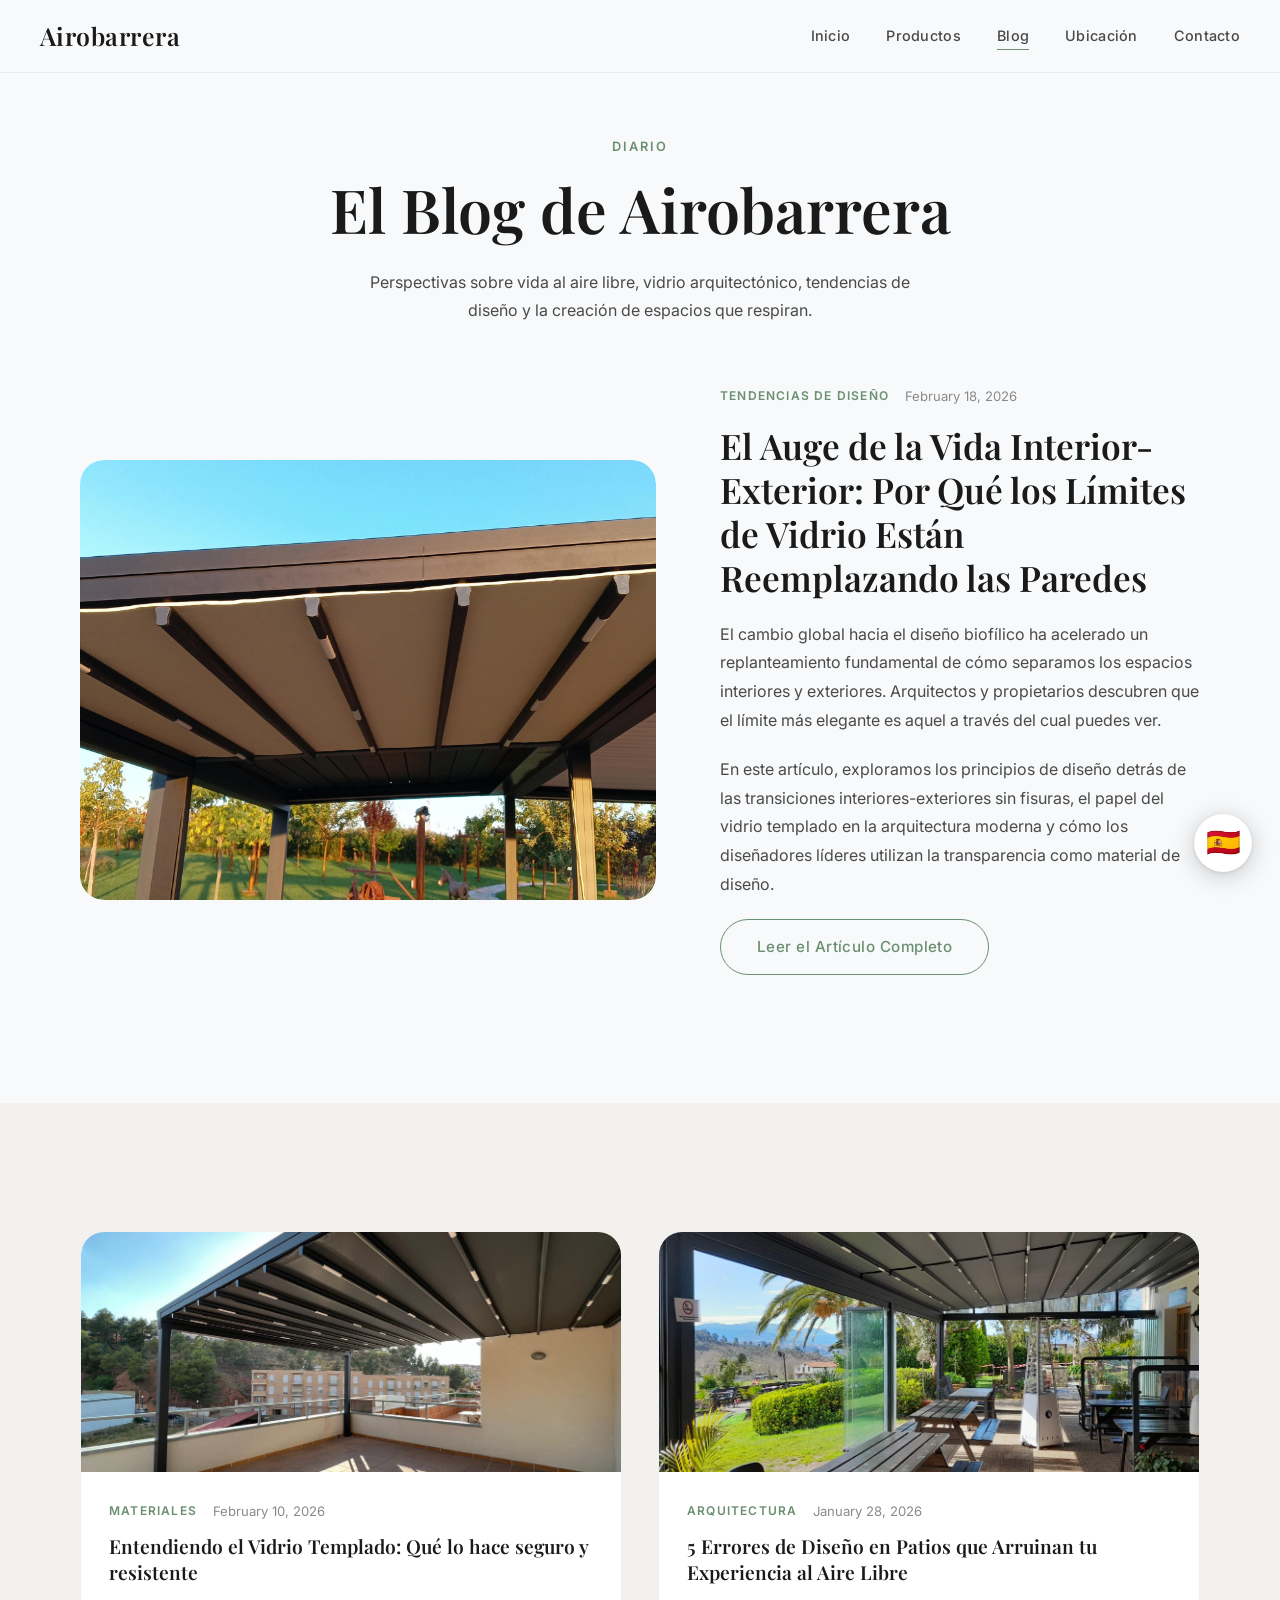
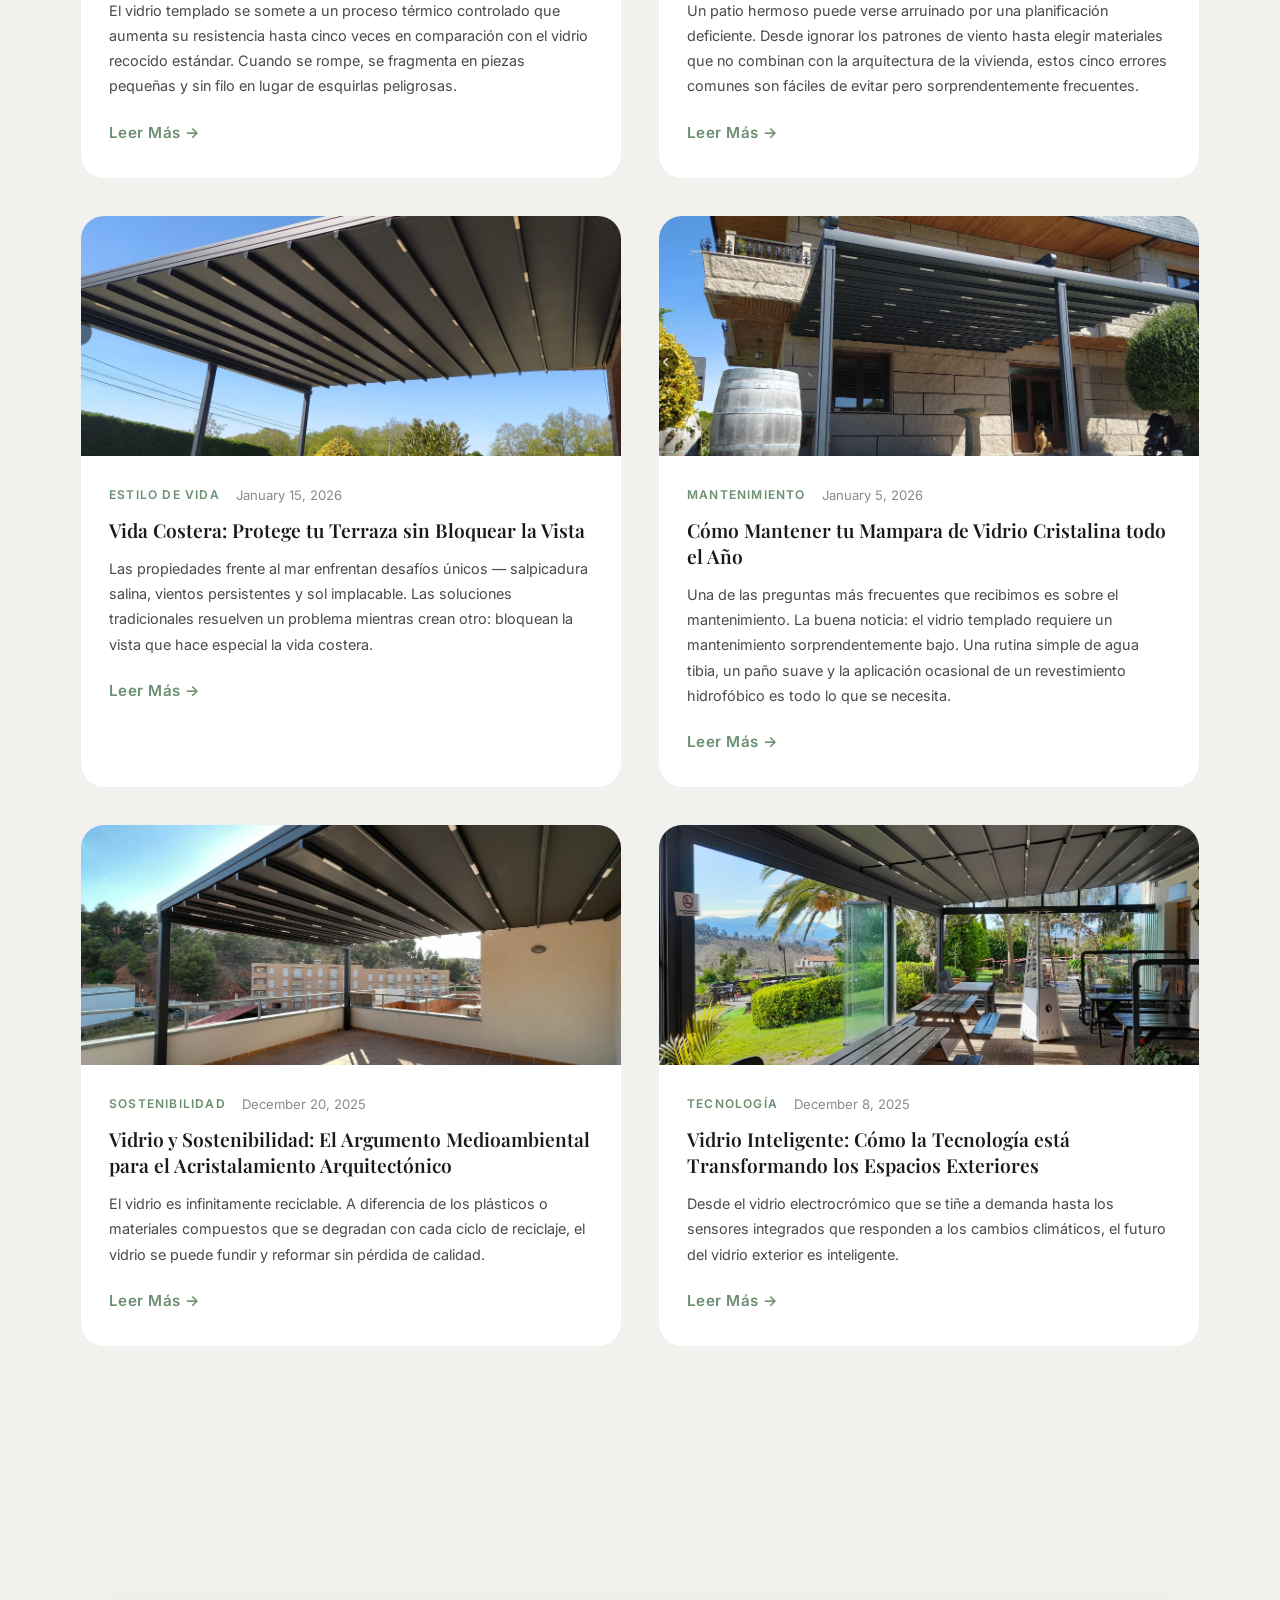
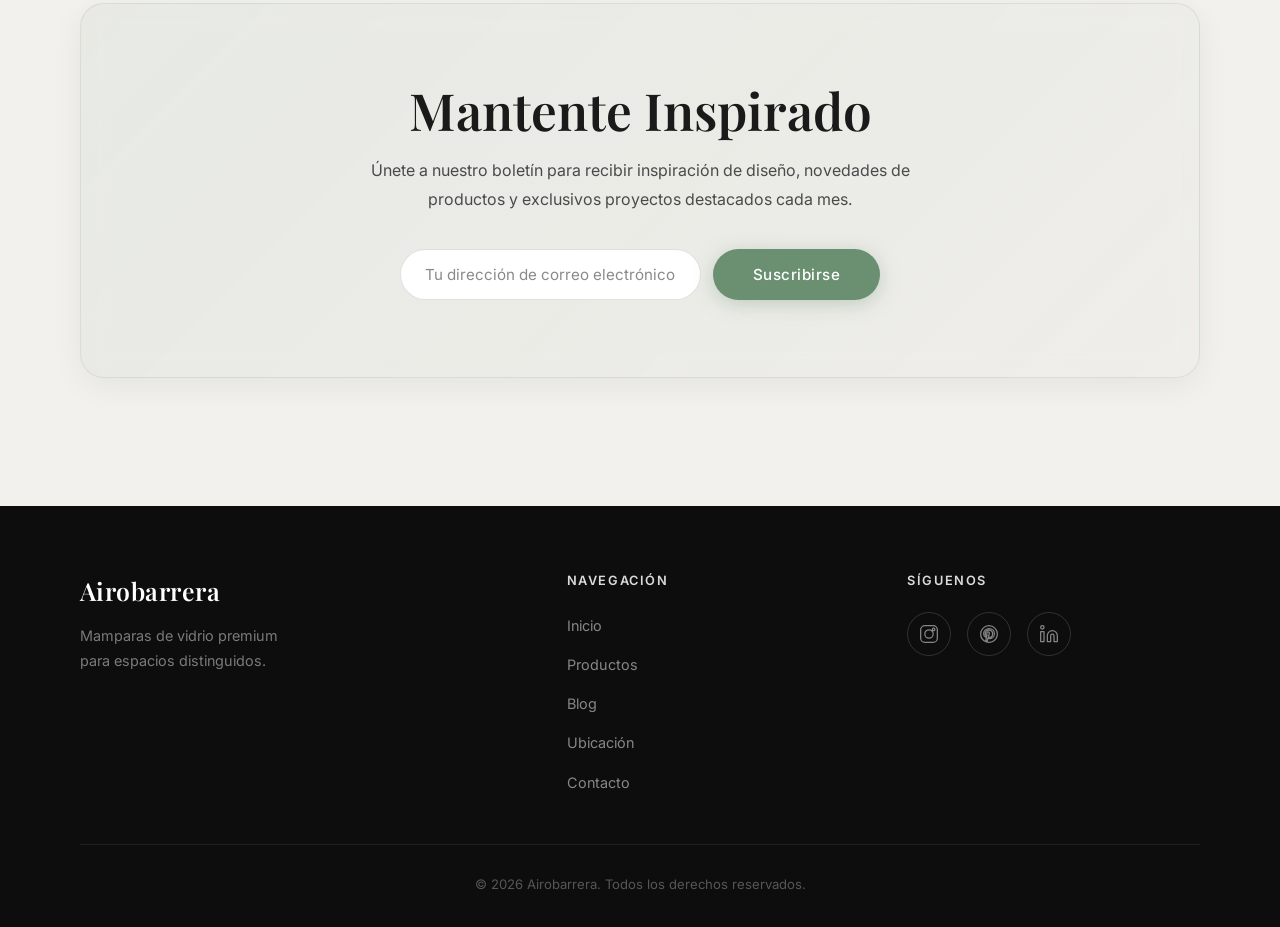
==== commit 4f8640b4: "Refactor code structure for improved readability and maintainability" ====
--- a/blog.html
+++ b/blog.html
@@ -9,6 +9,7 @@
   <link rel="preconnect" href="https://fonts.gstatic.com" crossorigin>
   <link href="https://fonts.googleapis.com/css2?family=Playfair+Display:wght@400;500;600;700&family=Inter:wght@300;400;500;600&display=swap" rel="stylesheet">
   <link rel="stylesheet" href="styles.css">
+  <link rel="icon" type="image/png" href="assets/favicon/favicon.png">
 </head>
 <body class="page-inner">
 
@@ -284,6 +285,7 @@
     <div class="lang-options" id="langOptions" aria-hidden="true">
       <button class="lang-btn" data-lang="en" aria-label="Switch to English">🇬🇧</button>
       <button class="lang-btn" data-lang="fr" aria-label="Basculer en français">🇫🇷</button>
+      <button class="lang-btn" data-lang="es" aria-label="Cambiar a español">🇪🇸</button>
     </div>
     <button class="lang-toggle" id="langToggle" aria-label="Language selector" aria-expanded="false">
       <span id="currentFlag">🇪🇸</span>
--- a/styles.css
+++ b/styles.css
@@ -49,78 +49,105 @@
 
 
 /* ═══════════════════════════════════════════════════════
-   LANGUAGE SWITCHER WIDGET
+   LANGUAGE SWITCHER WIDGET — FAB style
    ═══════════════════════════════════════════════════════ */
 .lang-switcher {
   position: fixed;
   bottom: 28px;
-  left: 28px;
+  right: 28px;
   z-index: 9999;
   display: flex;
-  flex-direction: column;
+  flex-direction: column; /* options above, toggle at bottom */
   align-items: center;
-  gap: 10px;
-}
-
+  gap: 12px;
+}
+
+/* Main trigger button */
 .lang-toggle {
-  width: 52px;
-  height: 52px;
+  width: 58px;
+  height: 58px;
   border-radius: 50%;
   border: none;
-  background: rgba(255, 255, 255, 0.96);
-  box-shadow: 0 4px 20px rgba(0, 0, 0, 0.18);
+  background: #fff;
+  box-shadow: 0 4px 24px rgba(0, 0, 0, 0.2), 0 1px 4px rgba(0, 0, 0, 0.1);
   cursor: pointer;
   display: flex;
   align-items: center;
   justify-content: center;
-  font-size: 1.65rem;
+  font-size: 1.75rem;
   line-height: 1;
-  transition: transform 0.2s ease, box-shadow 0.2s ease;
   padding: 0;
+  position: relative;
+  z-index: 1;
+  transition: transform 0.25s var(--ease-out), box-shadow 0.25s ease;
+  /* Always on top of everything */
+  flex-shrink: 0;
 }
 
 .lang-toggle:hover {
-  transform: scale(1.08);
-  box-shadow: 0 6px 28px rgba(0, 0, 0, 0.24);
-}
-
+  transform: scale(1.1);
+  box-shadow: 0 8px 32px rgba(0, 0, 0, 0.26);
+}
+
+.lang-toggle[aria-expanded="true"] {
+  box-shadow: 0 6px 28px rgba(107, 143, 113, 0.4);
+  outline: 3px solid var(--accent);
+  outline-offset: 2px;
+}
+
+/* Options container */
 .lang-options {
   display: flex;
-  flex-direction: column;
+  flex-direction: column; /* top option farthest, bottom closest to toggle */
   gap: 10px;
   align-items: center;
-  opacity: 0;
   pointer-events: none;
-  transform: translateY(10px);
-  transition: opacity 0.28s ease, transform 0.28s ease;
-}
-
-.lang-options.open {
-  opacity: 1;
-  pointer-events: auto;
-  transform: translateY(0);
-}
-
+}
+
+/* Each individual language button — starts hidden */
 .lang-btn {
-  width: 44px;
-  height: 44px;
+  width: 50px;
+  height: 50px;
   border-radius: 50%;
-  border: 2px solid transparent;
-  background: rgba(255, 255, 255, 0.96);
-  box-shadow: 0 3px 14px rgba(0, 0, 0, 0.14);
+  border: 2.5px solid transparent;
+  background: #fff;
+  box-shadow: 0 3px 16px rgba(0, 0, 0, 0.15);
   cursor: pointer;
   display: flex;
   align-items: center;
   justify-content: center;
-  font-size: 1.45rem;
+  font-size: 1.5rem;
   line-height: 1;
-  transition: transform 0.2s ease, box-shadow 0.2s ease, border-color 0.2s ease;
   padding: 0;
+  /* Start state: invisible and shifted down */
+  opacity: 0;
+  transform: translateY(20px) scale(0.7);
+  transition:
+    opacity 0.3s ease,
+    transform 0.3s var(--ease-out),
+    box-shadow 0.2s ease,
+    border-color 0.2s ease;
+  /* Stagger via nth-child (reversed because of column-reverse) */
+}
+
+/* Stagger: buttons pop in sequentially upward */
+.lang-btn:nth-child(1) { transition-delay: 0.04s; }
+.lang-btn:nth-child(2) { transition-delay: 0.08s; }
+.lang-btn:nth-child(3) { transition-delay: 0.12s; }
+
+/* Open state */
+.lang-options.open {
+  pointer-events: auto;
+}
+
+.lang-options.open .lang-btn {
+  opacity: 1;
+  transform: translateY(0) scale(1);
 }
 
 .lang-btn:hover {
-  transform: scale(1.1);
-  box-shadow: 0 5px 20px rgba(0, 0, 0, 0.2);
+  transform: translateY(0) scale(1.12);
+  box-shadow: 0 6px 22px rgba(0, 0, 0, 0.22);
 }
 
 .lang-btn.active {
@@ -130,17 +157,17 @@
 @media (max-width: 480px) {
   .lang-switcher {
     bottom: 20px;
-    left: 16px;
+    right: 16px;
   }
   .lang-toggle {
-    width: 46px;
-    height: 46px;
-    font-size: 1.4rem;
+    width: 52px;
+    height: 52px;
+    font-size: 1.55rem;
   }
   .lang-btn {
-    width: 40px;
-    height: 40px;
-    font-size: 1.25rem;
+    width: 44px;
+    height: 44px;
+    font-size: 1.3rem;
   }
 }
 
@@ -896,6 +923,34 @@
   object-fit: cover;
   border-radius: var(--radius-lg);
   box-shadow: 0 20px 60px rgba(0, 0, 0, 0.08);
+}
+
+.pd-feature-list {
+  list-style: none;
+  margin: 0 0 28px;
+  padding: 0;
+  display: flex;
+  flex-direction: column;
+  gap: 10px;
+}
+
+.pd-feature-list li {
+  padding-left: 20px;
+  position: relative;
+  font-size: 0.95rem;
+  line-height: 1.6;
+  color: var(--color-body);
+}
+
+.pd-feature-list li::before {
+  content: '';
+  position: absolute;
+  left: 0;
+  top: 9px;
+  width: 6px;
+  height: 6px;
+  border-radius: 50%;
+  background: var(--accent);
 }
 
 .pd-feature-name {
